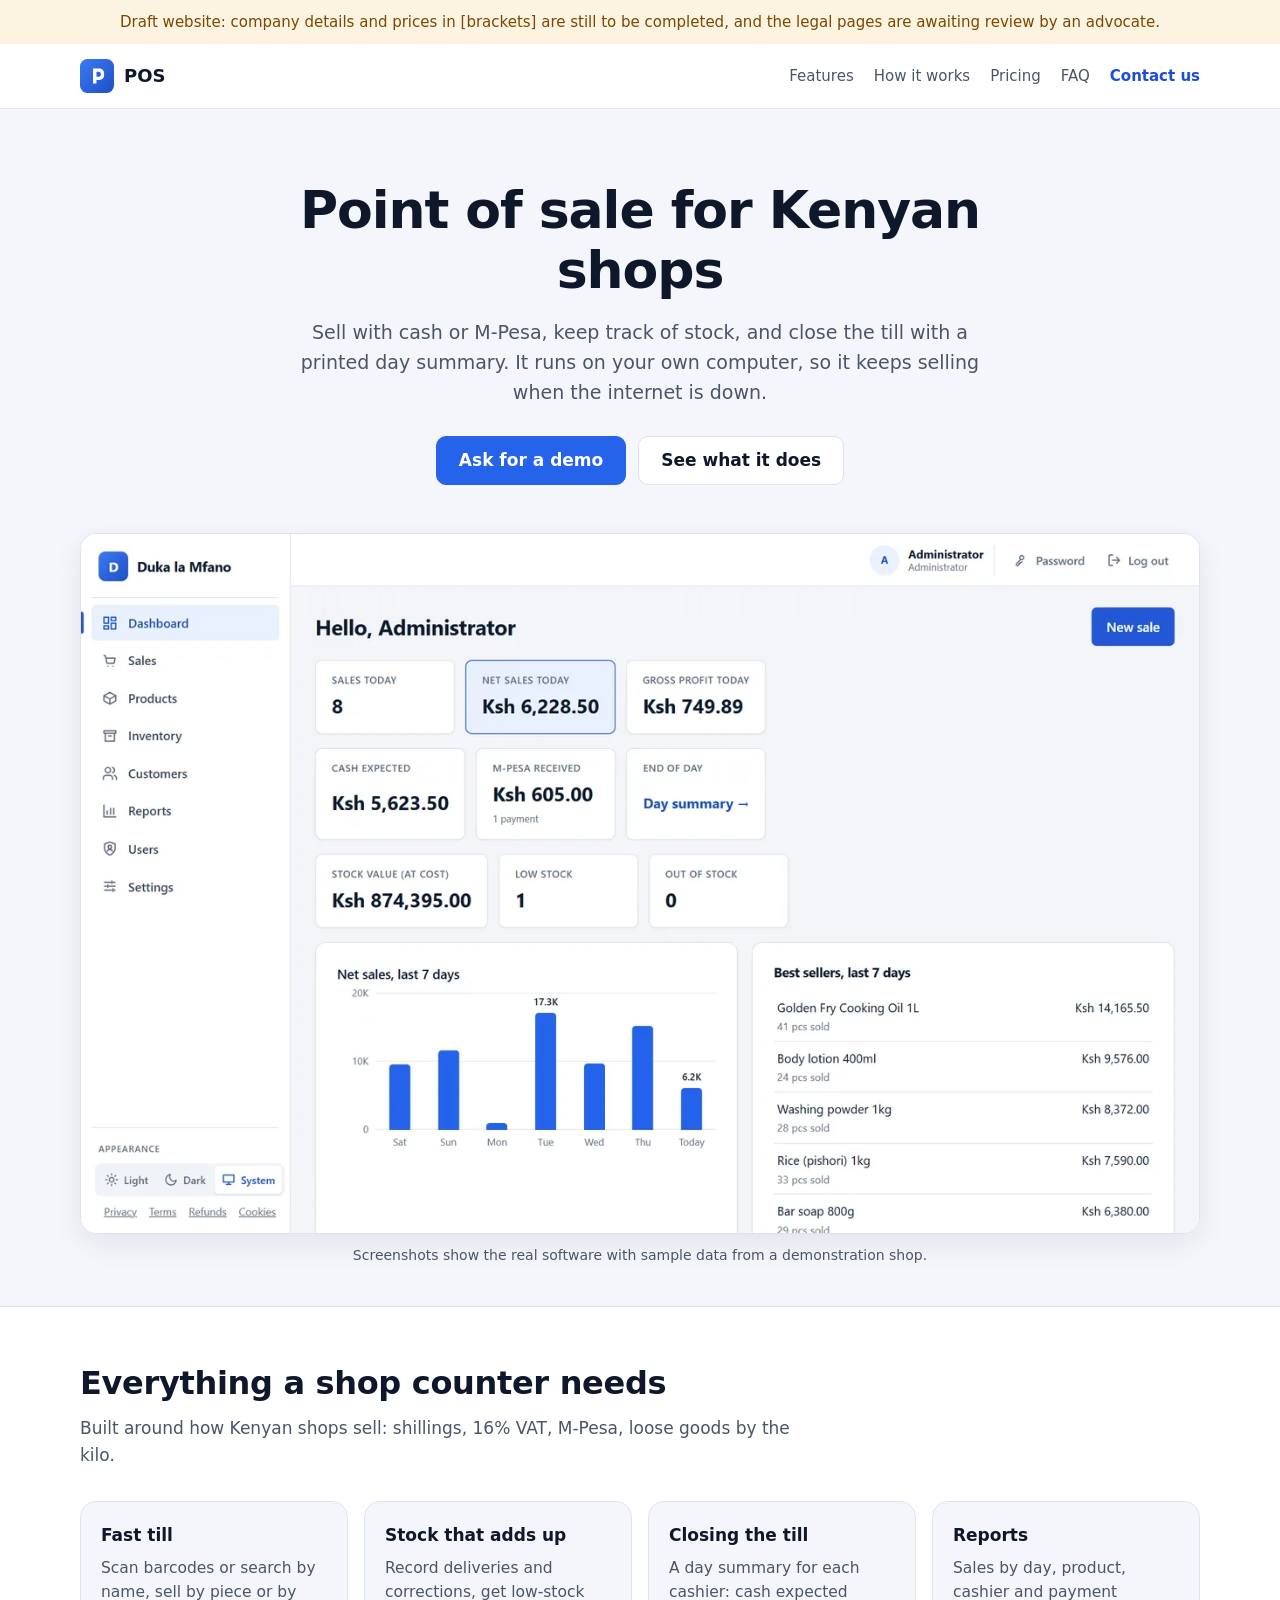
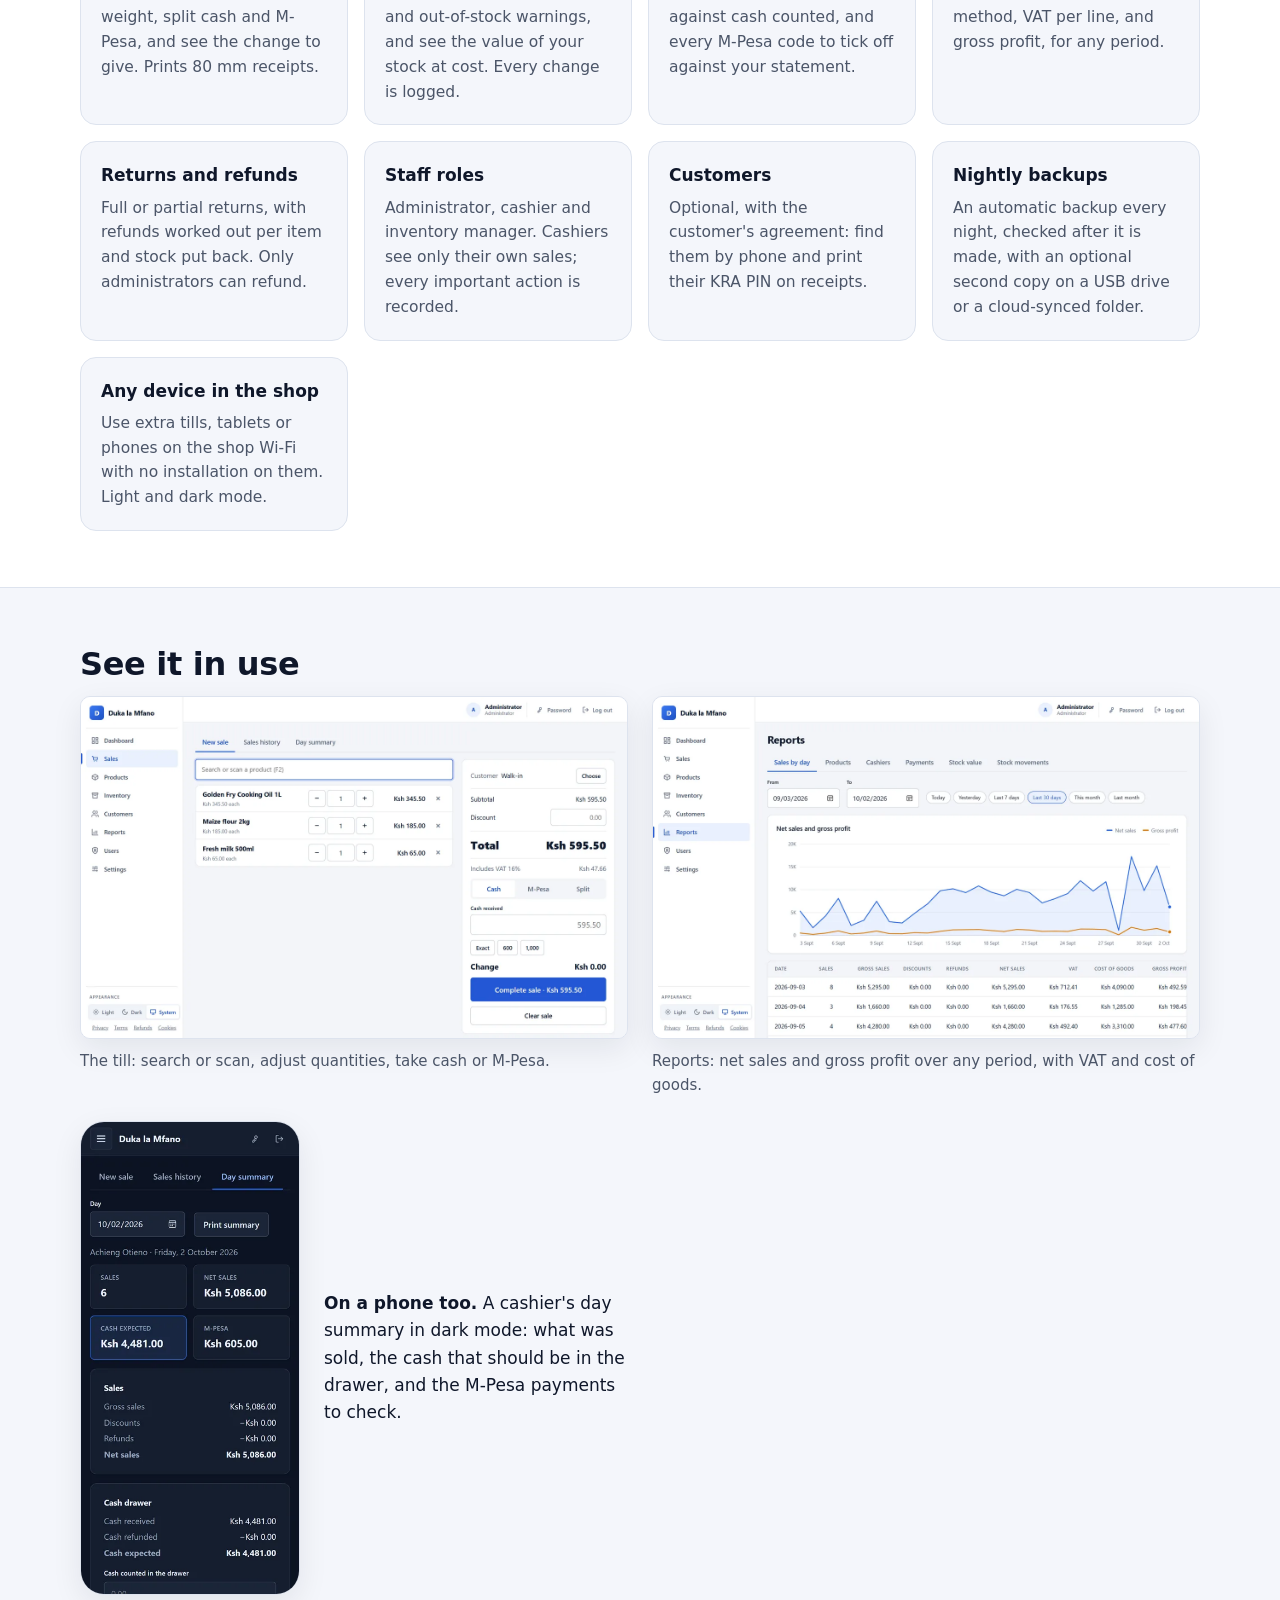
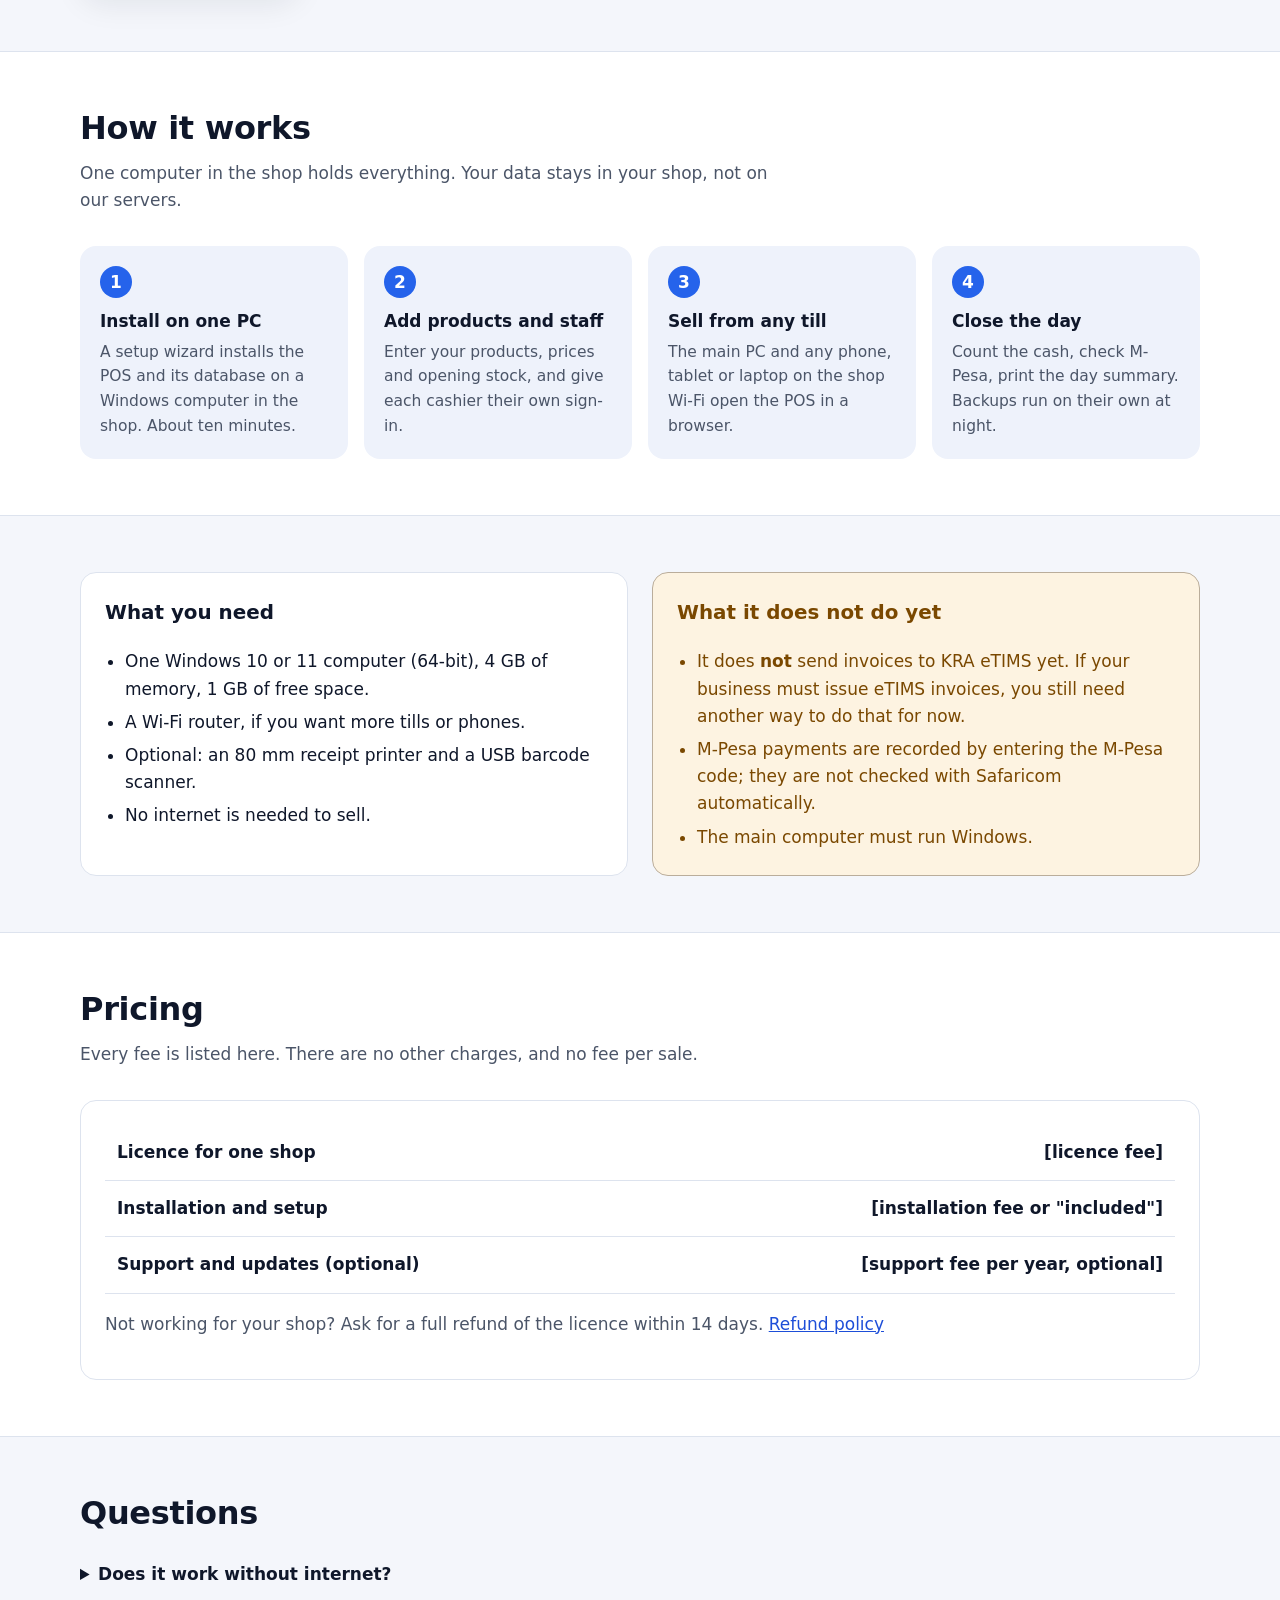
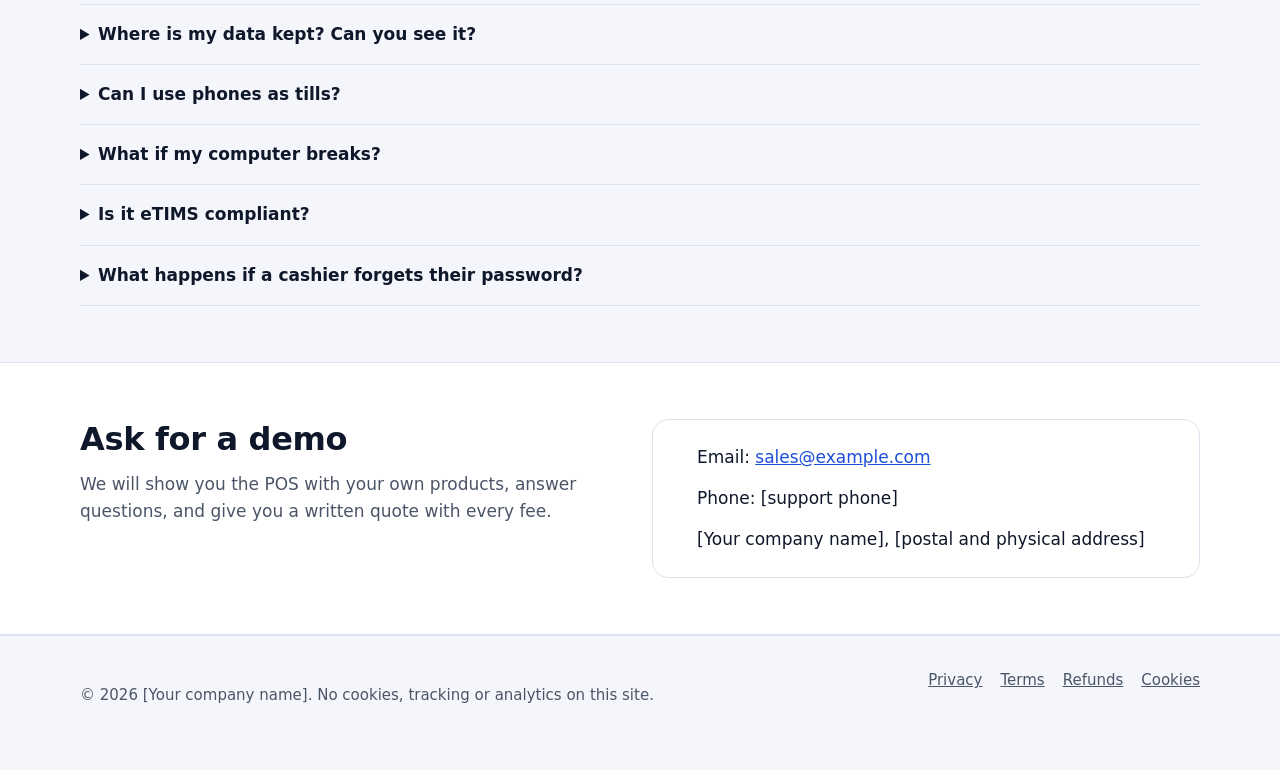
==== docs/index.html @ 1dcaed27 "POS product website: home, privacy, terms, refunds, cookies Static site built by build.py into docs/" ====
<!doctype html>
<html lang="en">
<head>
  <meta charset="utf-8">
  <meta name="viewport" content="width=device-width, initial-scale=1">
  <title>POS: Point of sale for Kenyan shops</title>
  <meta name="description" content="POS: point-of-sale software for small and medium shops in Kenya. Sales, stock, M-Pesa and cash, receipts, reports and backups, on your own computer.">
  <meta name="theme-color" content="#2563eb">
  <link rel="icon" href="favicon.ico" sizes="any">
  <link rel="icon" href="favicon.svg" type="image/svg+xml">
  <link rel="stylesheet" href="styles.css">
</head>
<body>
  <a class="skip-link" href="#main">Skip to main content</a>
  <aside class="draft" aria-label="Draft notice">Draft website: company details and prices in [brackets] are still to be completed, and the legal pages are awaiting review by an advocate.</aside>
  <header class="site-header">
    <div class="wrap">
      <a class="brand" href="./"><img src="favicon.svg" alt="" width="34" height="34"> POS</a>
      <nav class="site-nav" aria-label="Main">
        <a href="./#features">Features</a>
        <a href="./#how-it-works">How it works</a>
        <a href="./#pricing">Pricing</a>
        <a href="./#faq">FAQ</a>
        <a class="nav-cta" href="./#contact">Contact us</a>
      </nav>
    </div>
  </header>
  <main id="main">
    <section class="hero" aria-labelledby="hero-title">
      <div class="wrap">
        <h1 id="hero-title">Point of sale for Kenyan shops</h1>
        <p class="lead">
          Sell with cash or M-Pesa, keep track of stock, and close the till with a printed day summary.
          It runs on your own computer, so it keeps selling when the internet is down.
        </p>
        <div class="hero-actions">
          <a class="button button-primary" href="#contact">Ask for a demo</a>
          <a class="button" href="#features">See what it does</a>
        </div>
        <figure class="hero-shot">
          <img src="images/dashboard.webp" width="1280" height="800"
            alt="The owner's dashboard: today's sales, net sales and gross profit; cash expected in the drawer and M-Pesa received; stock value, low and out-of-stock counts; a bar chart of net sales for the last 7 days and the best-selling products.">
        </figure>
        <p class="sample-note">Screenshots show the real software with sample data from a demonstration shop.</p>
      </div>
    </section>

    <section id="features" class="alt" aria-labelledby="features-title">
      <div class="wrap">
        <h2 id="features-title">Everything a shop counter needs</h2>
        <p class="section-lead">Built around how Kenyan shops sell: shillings, 16% VAT, M-Pesa, loose goods by the kilo.</p>
        <ul class="features">
          <li><h3>Fast till</h3><p>Scan barcodes or search by name, sell by piece or by weight, split cash and M-Pesa, and see the change to give. Prints 80&nbsp;mm receipts.</p></li>
          <li><h3>Stock that adds up</h3><p>Record deliveries and corrections, get low-stock and out-of-stock warnings, and see the value of your stock at cost. Every change is logged.</p></li>
          <li><h3>Closing the till</h3><p>A day summary for each cashier: cash expected against cash counted, and every M-Pesa code to tick off against your statement.</p></li>
          <li><h3>Reports</h3><p>Sales by day, product, cashier and payment method, VAT per line, and gross profit, for any period.</p></li>
          <li><h3>Returns and refunds</h3><p>Full or partial returns, with refunds worked out per item and stock put back. Only administrators can refund.</p></li>
          <li><h3>Staff roles</h3><p>Administrator, cashier and inventory manager. Cashiers see only their own sales; every important action is recorded.</p></li>
          <li><h3>Customers</h3><p>Optional, with the customer's agreement: find them by phone and print their KRA PIN on receipts.</p></li>
          <li><h3>Nightly backups</h3><p>An automatic backup every night, checked after it is made, with an optional second copy on a USB drive or a cloud-synced folder.</p></li>
          <li><h3>Any device in the shop</h3><p>Use extra tills, tablets or phones on the shop Wi-Fi with no installation on them. Light and dark mode.</p></li>
        </ul>
      </div>
    </section>

    <section aria-labelledby="screens-title">
      <div class="wrap">
        <h2 id="screens-title">See it in use</h2>
        <div class="showcase">
          <figure>
            <img src="images/till.webp" width="1280" height="800" loading="lazy"
              alt="The till: a search box and three items in the sale (cooking oil, maize flour, fresh milk) with quantity buttons; on the right the total of Ksh 595.50 including Ksh 47.66 VAT, a choice of cash, M-Pesa or split payment, quick cash amounts and a Complete sale button.">
            <figcaption>The till: search or scan, adjust quantities, take cash or M-Pesa.</figcaption>
          </figure>
          <figure>
            <img src="images/reports.webp" width="1280" height="800" loading="lazy"
              alt="The reports screen: a line chart of net sales and gross profit over the last 30 days, and a table by day with sales count, gross sales, discounts, refunds, net sales, VAT, cost of goods and gross profit.">
            <figcaption>Reports: net sales and gross profit over any period, with VAT and cost of goods.</figcaption>
          </figure>
          <div class="phone">
            <img src="images/phone-day-summary.webp" width="390" height="844" loading="lazy"
              alt="A phone in dark mode showing a cashier's day summary: 6 sales, net sales Ksh 5,086, cash expected Ksh 4,481 and M-Pesa Ksh 605, with the cash drawer section below.">
            <p>
              <strong>On a phone too.</strong> A cashier's day summary in dark mode: what was sold, the cash that
              should be in the drawer, and the M-Pesa payments to check.
            </p>
          </div>
        </div>
      </div>
    </section>

    <section id="how-it-works" class="alt" aria-labelledby="how-title">
      <div class="wrap">
        <h2 id="how-title">How it works</h2>
        <p class="section-lead">One computer in the shop holds everything. Your data stays in your shop, not on our servers.</p>
        <ol class="steps">
          <li><h3>Install on one PC</h3><p>A setup wizard installs the POS and its database on a Windows computer in the shop. About ten minutes.</p></li>
          <li><h3>Add products and staff</h3><p>Enter your products, prices and opening stock, and give each cashier their own sign-in.</p></li>
          <li><h3>Sell from any till</h3><p>The main PC and any phone, tablet or laptop on the shop Wi-Fi open the POS in a browser.</p></li>
          <li><h3>Close the day</h3><p>Count the cash, check M-Pesa, print the day summary. Backups run on their own at night.</p></li>
        </ol>
      </div>
    </section>

    <section aria-labelledby="needs-title">
      <div class="wrap two-col">
        <div class="panel">
          <h3 id="needs-title">What you need</h3>
          <ul>
            <li>One Windows 10 or 11 computer (64-bit), 4&nbsp;GB of memory, 1&nbsp;GB of free space.</li>
            <li>A Wi-Fi router, if you want more tills or phones.</li>
            <li>Optional: an 80&nbsp;mm receipt printer and a USB barcode scanner.</li>
            <li>No internet is needed to sell.</li>
          </ul>
        </div>
        <div class="panel panel-warn">
          <h3>What it does not do yet</h3>
          <ul>
            <li>It does <strong>not</strong> send invoices to KRA eTIMS yet. If your business must issue eTIMS invoices, you still need another way to do that for now.</li>
            <li>M-Pesa payments are recorded by entering the M-Pesa code; they are not checked with Safaricom automatically.</li>
            <li>The main computer must run Windows.</li>
          </ul>
        </div>
      </div>
    </section>

    <section id="pricing" class="alt" aria-labelledby="pricing-title">
      <div class="wrap">
        <h2 id="pricing-title">Pricing</h2>
        <p class="section-lead">Every fee is listed here. There are no other charges, and no fee per sale.</p>
        <div class="panel">
          <table class="price-table">
            <tbody>
              <tr><th scope="row">Licence for one shop</th><td>[licence fee]</td></tr>
              <tr><th scope="row">Installation and setup</th><td>[installation fee or &quot;included&quot;]</td></tr>
              <tr><th scope="row">Support and updates (optional)</th><td>[support fee per year, optional]</td></tr>
            </tbody>
          </table>
          <p class="muted">Not working for your shop? Ask for a full refund of the licence within 14 days. <a href="refunds.html">Refund policy</a></p>
        </div>
      </div>
    </section>

    <section id="faq" aria-labelledby="faq-title">
      <div class="wrap">
        <h2 id="faq-title">Questions</h2>
        <details><summary>Does it work without internet?</summary><p>Yes. Everything runs on the shop's own computer and network, so sales, stock and receipts keep working when the internet is down.</p></details>
        <details><summary>Where is my data kept? Can you see it?</summary><p>On your computer only. The POS sends nothing to us: no usage data, no analytics, no remote access. You decide where backups are copied.</p></details>
        <details><summary>Can I use phones as tills?</summary><p>Yes, any phone or tablet with a browser on the shop Wi-Fi. Receipts print from the main computer's printer.</p></details>
        <details><summary>What if my computer breaks?</summary><p>The POS makes a checked backup every night and can copy it to a USB drive or a cloud-synced folder. Keep one copy away from the shop.</p></details>
        <details><summary>Is it eTIMS compliant?</summary><p>Not yet. It does not connect to KRA eTIMS today. We will say so clearly here when an eTIMS-certified version is available.</p></details>
        <details><summary>What happens if a cashier forgets their password?</summary><p>They tap "Forgot password?" and the administrator sets a temporary one from their dashboard. Administrators have a recovery tool on the shop computer.</p></details>
      </div>
    </section>

    <section id="contact" class="alt" aria-labelledby="contact-title">
      <div class="wrap two-col">
        <div>
          <h2 id="contact-title">Ask for a demo</h2>
          <p class="section-lead">We will show you the POS with your own products, answer questions, and give you a written quote with every fee.</p>
        </div>
        <div class="panel">
          <ul class="contact-list">
            <li>Email: <a href="mailto:sales@example.com">sales@example.com</a></li>
            <li>Phone: [support phone]</li>
            
            <li>[Your company name], [postal and physical address]</li>
          </ul>
        </div>
      </div>
    </section>

  </main>
  <footer class="site-footer">
    <div class="wrap">
      <p>&copy; 2026 [Your company name]. No cookies, tracking or analytics on this site.</p>
      <nav aria-label="Legal">
        <a href="privacy.html">Privacy</a>
        <a href="terms.html">Terms</a>
        <a href="refunds.html">Refunds</a>
        <a href="cookies.html">Cookies</a>
      </nav>
    </div>
  </footer>
</body>
</html>
---- docs/styles.css ----
/* POS product website. No web fonts, no scripts, no tracking. Colours match the app and pass
   WCAG 2.2 AA in light and dark. */

:root {
  --bg: #f4f6fb;
  --surface: #ffffff;
  --surface-alt: #eef2fb;
  --text: #0f172a;
  --text-muted: #4b5568;
  --border: #dde3ee;
  --accent: #2563eb;
  --accent-text: #1d4ed8;
  --on-accent: #ffffff;
  --warn-bg: #fdf3e1;
  --warn-text: #7a4800;
  --radius-sm: 6px;
  --radius-md: 10px;
  --radius-lg: 16px;
  --shadow: 0 10px 30px rgb(15 23 42 / 0.08);
  color-scheme: light dark;
}

@media (prefers-color-scheme: dark) {
  :root {
    --bg: #0b1120;
    --surface: #151d2e;
    --surface-alt: #1b2538;
    --text: #e6ebf5;
    --text-muted: #a3afc4;
    --border: #263249;
    --accent: #2563eb;
    --accent-text: #8db6ff;
    --warn-bg: #3a2a10;
    --warn-text: #f5c97a;
    --shadow: 0 10px 30px rgb(0 0 0 / 0.35);
  }
}

* {
  box-sizing: border-box;
}

body {
  margin: 0;
  background: var(--bg);
  color: var(--text);
  font-family: 'Segoe UI', system-ui, -apple-system, Roboto, 'Helvetica Neue', Arial, sans-serif;
  font-size: 1.0625rem;
  line-height: 1.6;
}

img {
  max-width: 100%;
  height: auto;
  display: block;
}

a {
  color: var(--accent-text);
}

.skip-link {
  position: absolute;
  top: 8px;
  left: 8px;
  z-index: 10;
  padding: 10px 16px;
  border-radius: var(--radius-md);
  background: var(--accent);
  color: var(--on-accent);
  font-weight: 600;
  transform: translateY(-200%);
}

.skip-link:focus {
  transform: none;
}

:focus-visible {
  outline: 3px solid var(--accent);
  outline-offset: 2px;
}

.wrap {
  width: min(1120px, 100% - 32px);
  margin: 0 auto;
}

/* ---- Header ------------------------------------------------------------------------------- */

.site-header {
  position: sticky;
  top: 0;
  z-index: 5;
  border-bottom: 1px solid var(--border);
  background: color-mix(in srgb, var(--surface) 92%, transparent);
  backdrop-filter: blur(8px);
}

.site-header .wrap {
  display: flex;
  align-items: center;
  justify-content: space-between;
  gap: 16px;
  min-height: 64px;
}

.brand {
  display: inline-flex;
  align-items: center;
  gap: 10px;
  color: var(--text);
  font-weight: 700;
  font-size: 1.125rem;
  text-decoration: none;
}

.brand img {
  width: 34px;
  height: 34px;
}

.site-nav {
  display: flex;
  flex-wrap: wrap;
  gap: 4px 20px;
  font-size: 0.9375rem;
}

.site-nav a {
  color: var(--text-muted);
  text-decoration: none;
}

.site-nav a:hover {
  color: var(--text);
}

@media (max-width: 720px) {
  .site-nav a:not(.nav-cta) {
    display: none;
  }
}

.button {
  display: inline-flex;
  align-items: center;
  justify-content: center;
  min-height: 46px;
  padding: 10px 22px;
  border: 1px solid var(--border);
  border-radius: var(--radius-md);
  background: var(--surface);
  color: var(--text);
  font-weight: 600;
  text-decoration: none;
}

.button-primary {
  border-color: var(--accent);
  background: var(--accent);
  color: var(--on-accent);
}

.button-primary:hover {
  background: #1d4ed8;
}

.site-nav .nav-cta {
  color: var(--accent-text);
  font-weight: 600;
}

/* ---- Hero ----------------------------------------------------------------------------------- */

.hero {
  padding: 72px 0 40px;
  text-align: center;
}

.hero h1 {
  max-width: 820px;
  margin: 0 auto 16px;
  font-size: clamp(2rem, 5vw, 3.25rem);
  line-height: 1.15;
  letter-spacing: -0.02em;
}

.hero .lead {
  max-width: 680px;
  margin: 0 auto 28px;
  color: var(--text-muted);
  font-size: 1.1875rem;
}

.hero-actions {
  display: flex;
  flex-wrap: wrap;
  justify-content: center;
  gap: 12px;
}

.hero-shot {
  margin: 48px auto 0;
  overflow: hidden;
  border: 1px solid var(--border);
  border-radius: var(--radius-lg);
  box-shadow: var(--shadow);
}

.sample-note {
  margin: 10px 0 0;
  color: var(--text-muted);
  font-size: 0.875rem;
}

/* ---- Sections ------------------------------------------------------------------------------- */

section {
  padding: 56px 0;
}

section.alt {
  background: var(--surface);
  border-block: 1px solid var(--border);
}

h2 {
  margin: 0 0 12px;
  font-size: clamp(1.5rem, 3vw, 2rem);
  line-height: 1.25;
  letter-spacing: -0.01em;
}

.section-lead {
  max-width: 720px;
  margin: 0 0 32px;
  color: var(--text-muted);
}

.features {
  display: grid;
  grid-template-columns: repeat(auto-fit, minmax(260px, 1fr));
  gap: 16px;
  margin: 0;
  padding: 0;
  list-style: none;
}

.features li {
  padding: 20px;
  border: 1px solid var(--border);
  border-radius: var(--radius-lg);
  background: var(--surface);
}

section.alt .features li {
  background: var(--bg);
}

.features h3 {
  margin: 0 0 6px;
  font-size: 1.0625rem;
}

.features p {
  margin: 0;
  color: var(--text-muted);
  font-size: 0.96875rem;
}

.showcase {
  display: grid;
  grid-template-columns: 1fr 1fr;
  gap: 24px;
  align-items: start;
}

.showcase figure {
  margin: 0;
}

.showcase img {
  border: 1px solid var(--border);
  border-radius: var(--radius-md);
  box-shadow: var(--shadow);
}

.showcase figcaption {
  margin-top: 10px;
  color: var(--text-muted);
  font-size: 0.9375rem;
}

.showcase .phone {
  display: flex;
  gap: 24px;
  align-items: center;
}

.showcase .phone img {
  width: 220px;
  flex: none;
  border-radius: 24px;
}

@media (max-width: 820px) {
  .showcase {
    grid-template-columns: 1fr;
  }

  .showcase .phone {
    flex-direction: column;
    align-items: flex-start;
  }
}

.steps {
  display: grid;
  grid-template-columns: repeat(auto-fit, minmax(240px, 1fr));
  gap: 16px;
  margin: 0;
  padding: 0;
  list-style: none;
  counter-reset: step;
}

.steps li {
  counter-increment: step;
  padding: 20px;
  border-radius: var(--radius-lg);
  background: var(--surface-alt);
}

.steps li::before {
  content: counter(step);
  display: grid;
  place-items: center;
  width: 32px;
  height: 32px;
  margin-bottom: 10px;
  border-radius: 50%;
  background: var(--accent);
  color: var(--on-accent);
  font-weight: 700;
}

.steps h3 {
  margin: 0 0 4px;
  font-size: 1.0625rem;
}

.steps p {
  margin: 0;
  color: var(--text-muted);
  font-size: 0.96875rem;
}

.two-col {
  display: grid;
  grid-template-columns: 1fr 1fr;
  gap: 24px;
}

@media (max-width: 820px) {
  .two-col {
    grid-template-columns: 1fr;
  }
}

.panel {
  padding: 24px;
  border: 1px solid var(--border);
  border-radius: var(--radius-lg);
  background: var(--surface);
}

.panel h3 {
  margin-top: 0;
}

.panel ul {
  margin: 0;
  padding-left: 20px;
}

.panel li + li {
  margin-top: 6px;
}

.panel-warn {
  border-color: color-mix(in srgb, var(--warn-text) 35%, var(--border));
  background: var(--warn-bg);
}

.panel-warn,
.panel-warn h3 {
  color: var(--warn-text);
}

.price-table {
  width: 100%;
  border-collapse: collapse;
}

.price-table th,
.price-table td {
  padding: 14px 12px;
  border-bottom: 1px solid var(--border);
  text-align: left;
}

.price-table td:last-child {
  font-weight: 700;
  text-align: right;
}

details {
  padding: 16px 0;
  border-bottom: 1px solid var(--border);
}

summary {
  font-weight: 600;
  cursor: pointer;
}

details p {
  margin: 8px 0 0;
  color: var(--text-muted);
}

.contact-list {
  display: grid;
  gap: 8px;
  margin: 0;
  padding: 0;
  list-style: none;
}

/* ---- Footer and legal pages ----------------------------------------------------------------- */

.site-footer {
  padding: 32px 0 48px;
  border-top: 1px solid var(--border);
  color: var(--text-muted);
  font-size: 0.9375rem;
}

.site-footer .wrap {
  display: flex;
  flex-wrap: wrap;
  justify-content: space-between;
  gap: 12px 24px;
}

.site-footer nav {
  display: flex;
  flex-wrap: wrap;
  gap: 4px 18px;
}

.site-footer a {
  color: var(--text-muted);
}

.draft {
  display: block;
  margin: 0;
  padding: 10px 16px;
  background: var(--warn-bg);
  color: var(--warn-text);
  font-size: 0.9375rem;
  text-align: center;
}

.legal {
  max-width: 780px;
  padding: 40px 0 64px;
}

.legal h1 {
  margin: 0 0 4px;
  font-size: 2rem;
}

.legal h2 {
  margin-top: 32px;
  font-size: 1.25rem;
}

.legal table {
  width: 100%;
  border-collapse: collapse;
  font-size: 0.9375rem;
}

.legal th,
.legal td {
  padding: 8px 10px;
  border: 1px solid var(--border);
  text-align: left;
  vertical-align: top;
}

.legal th {
  background: var(--surface-alt);
}

.table-scroll {
  overflow-x: auto;
}

.muted {
  color: var(--text-muted);
}
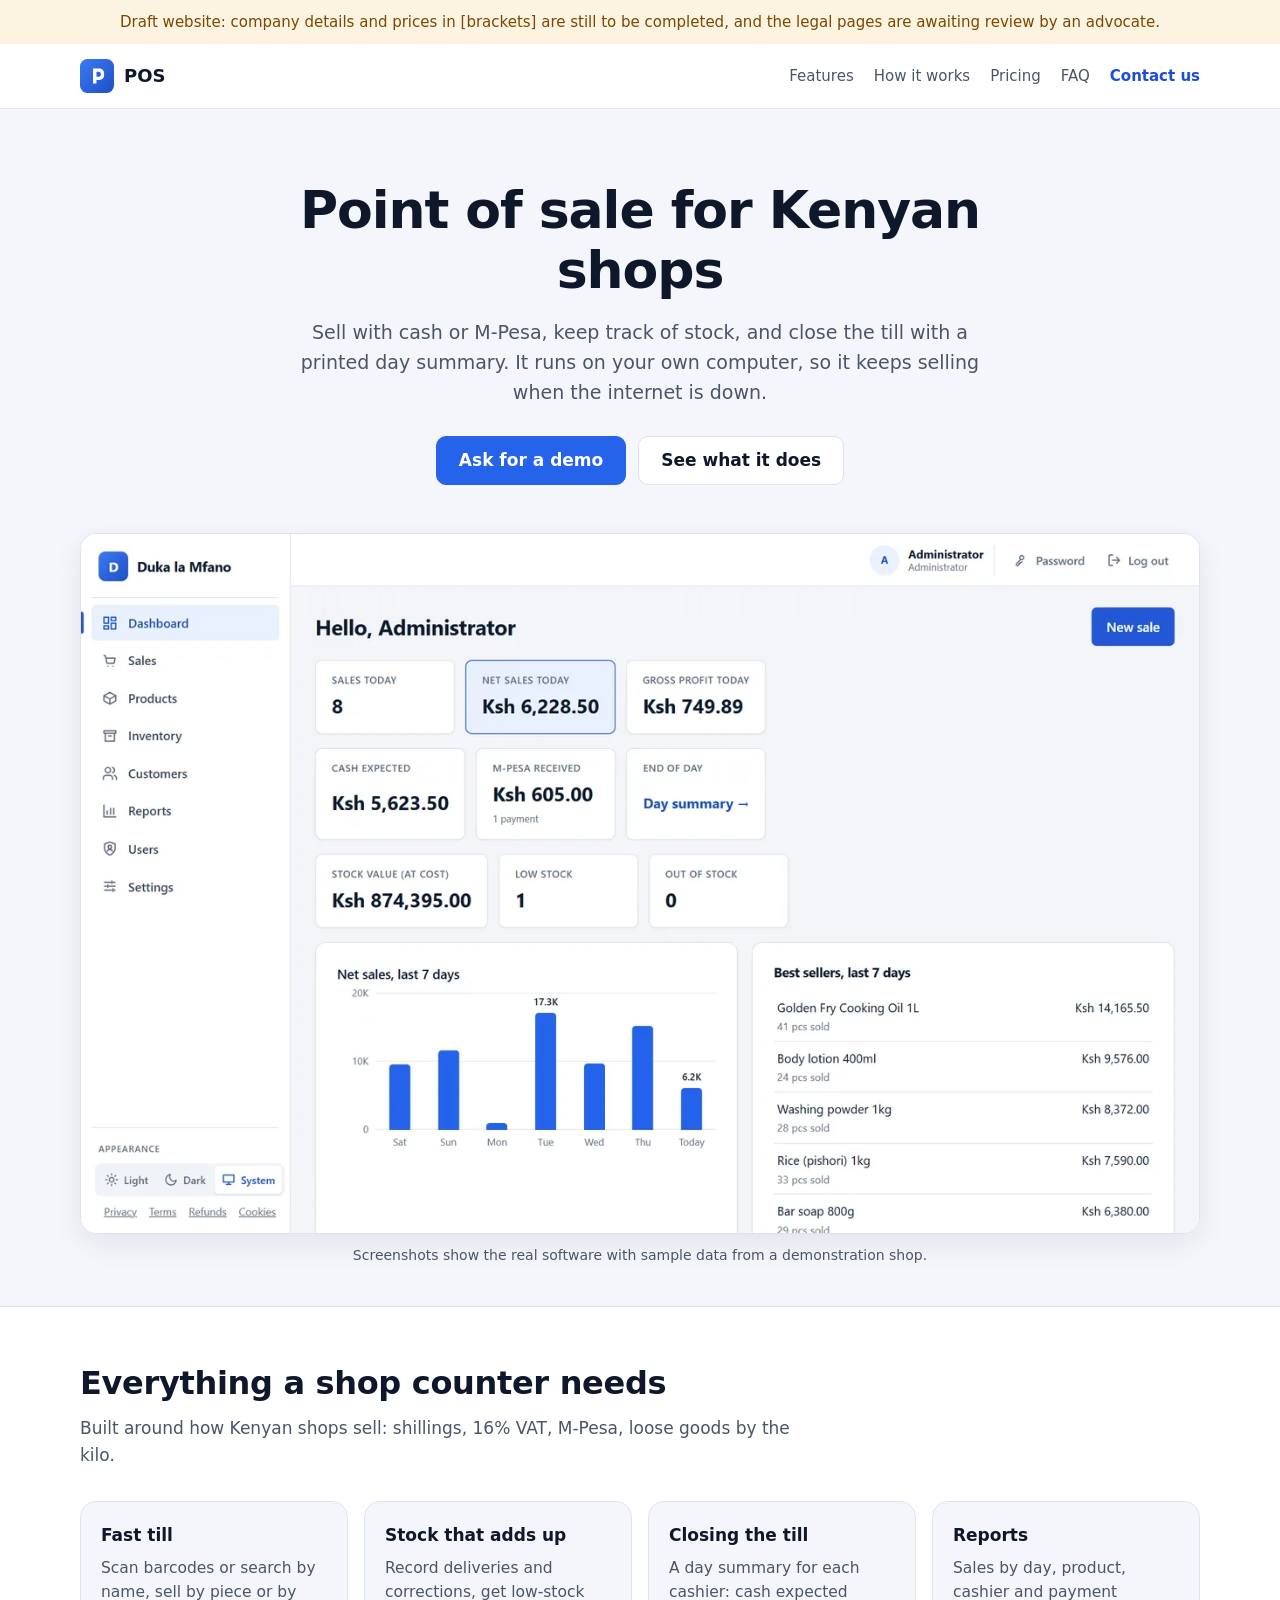
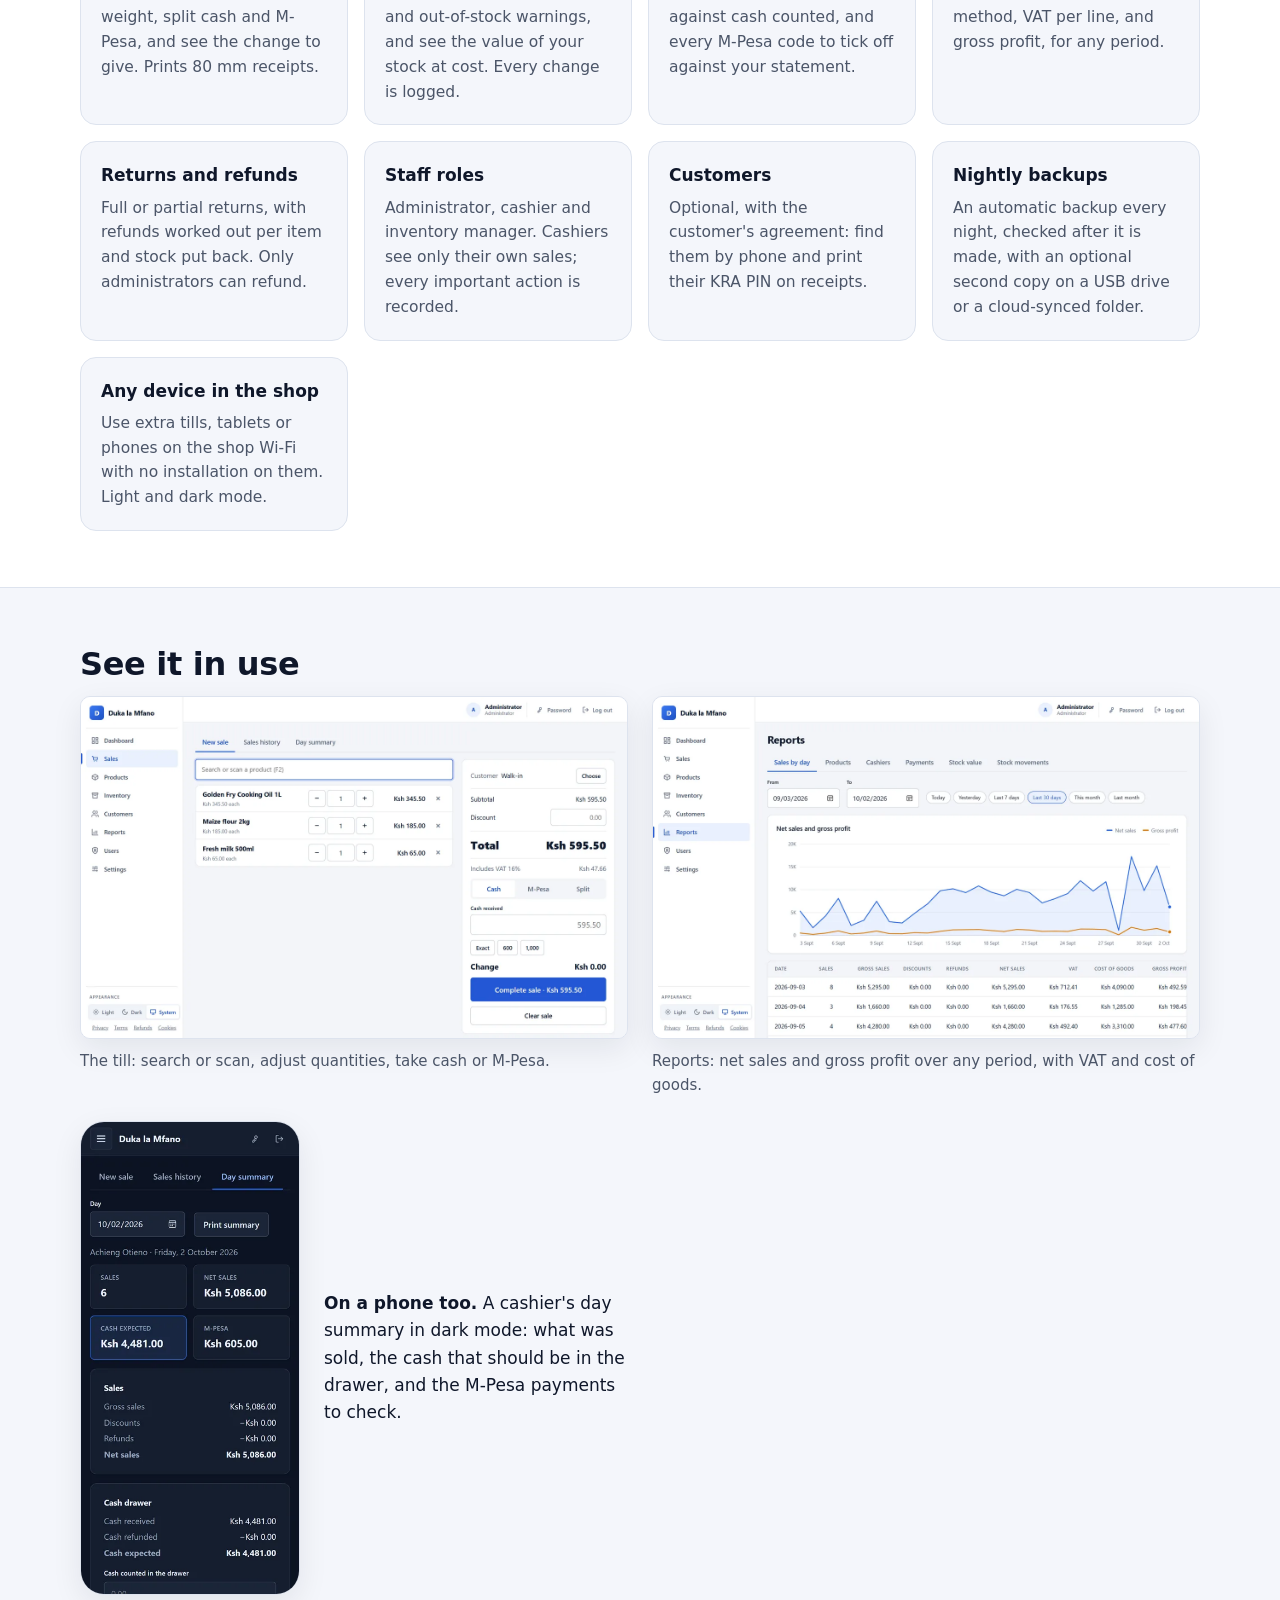
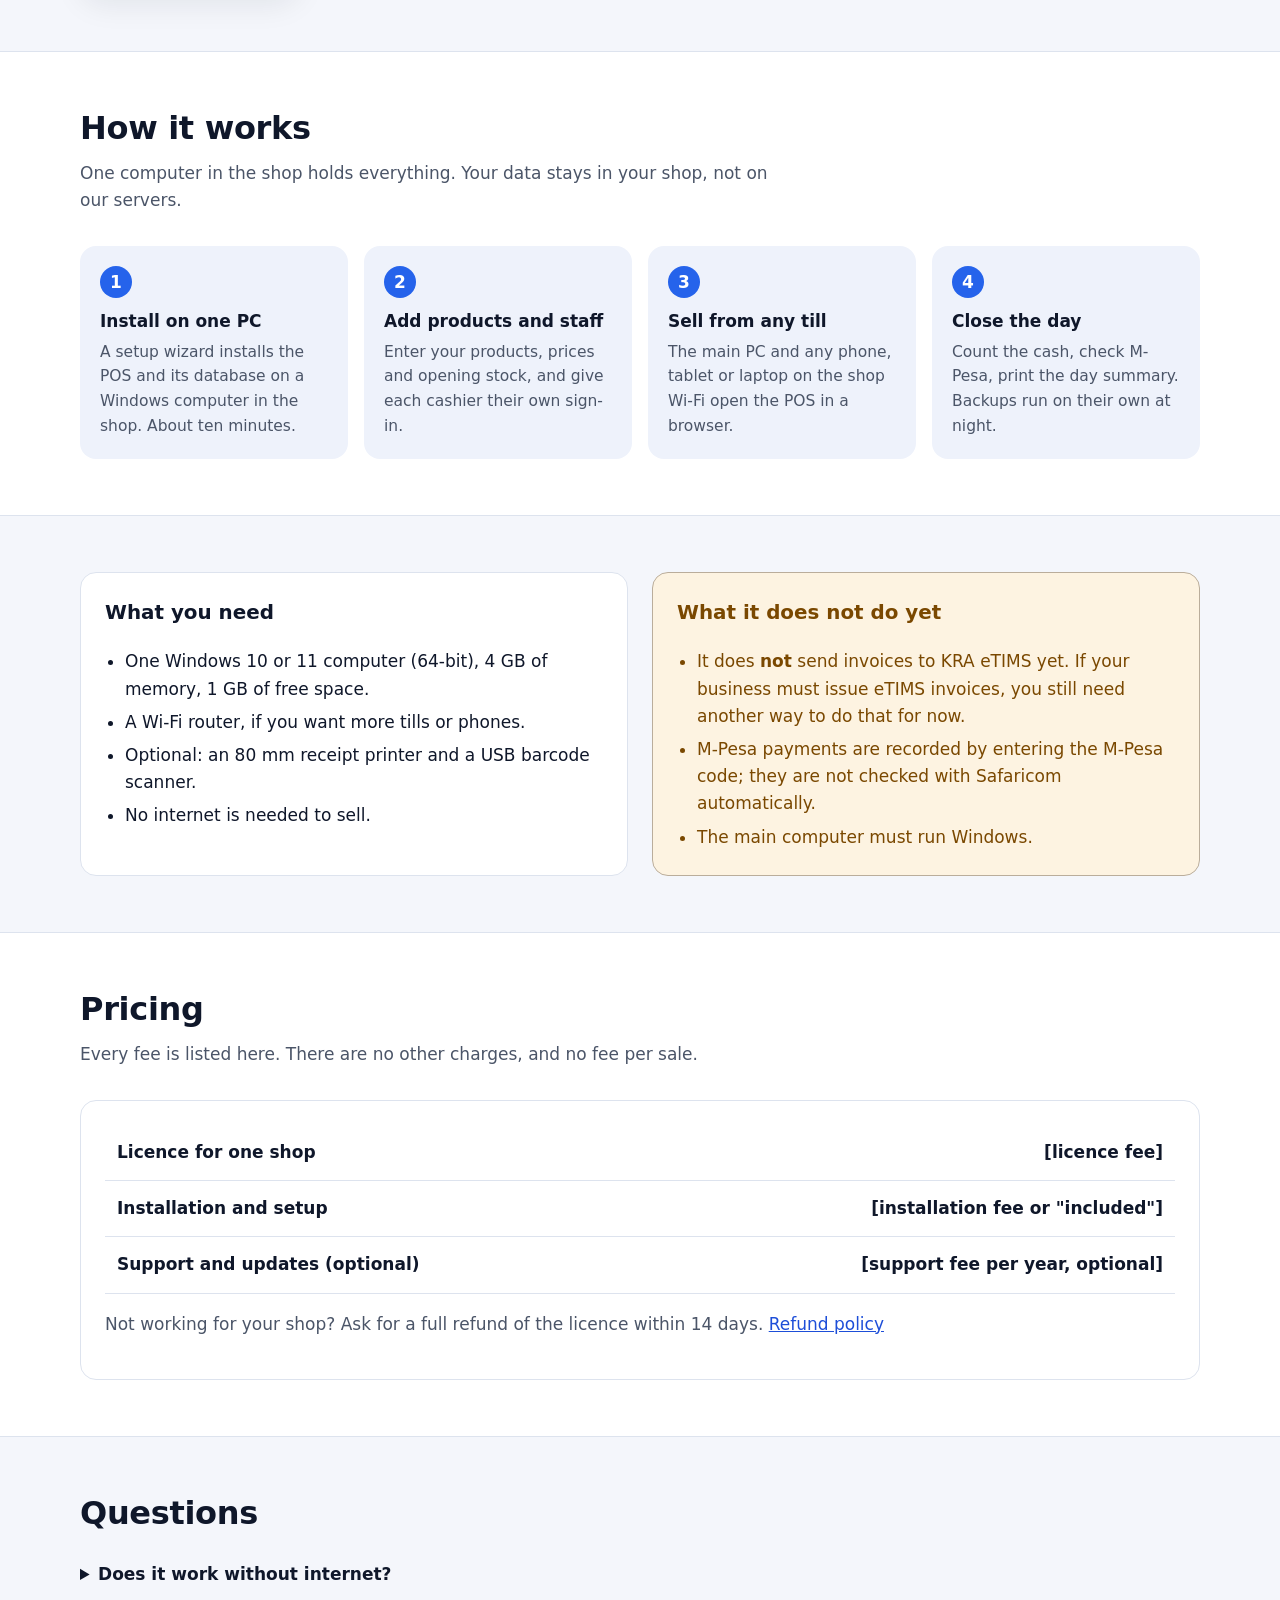
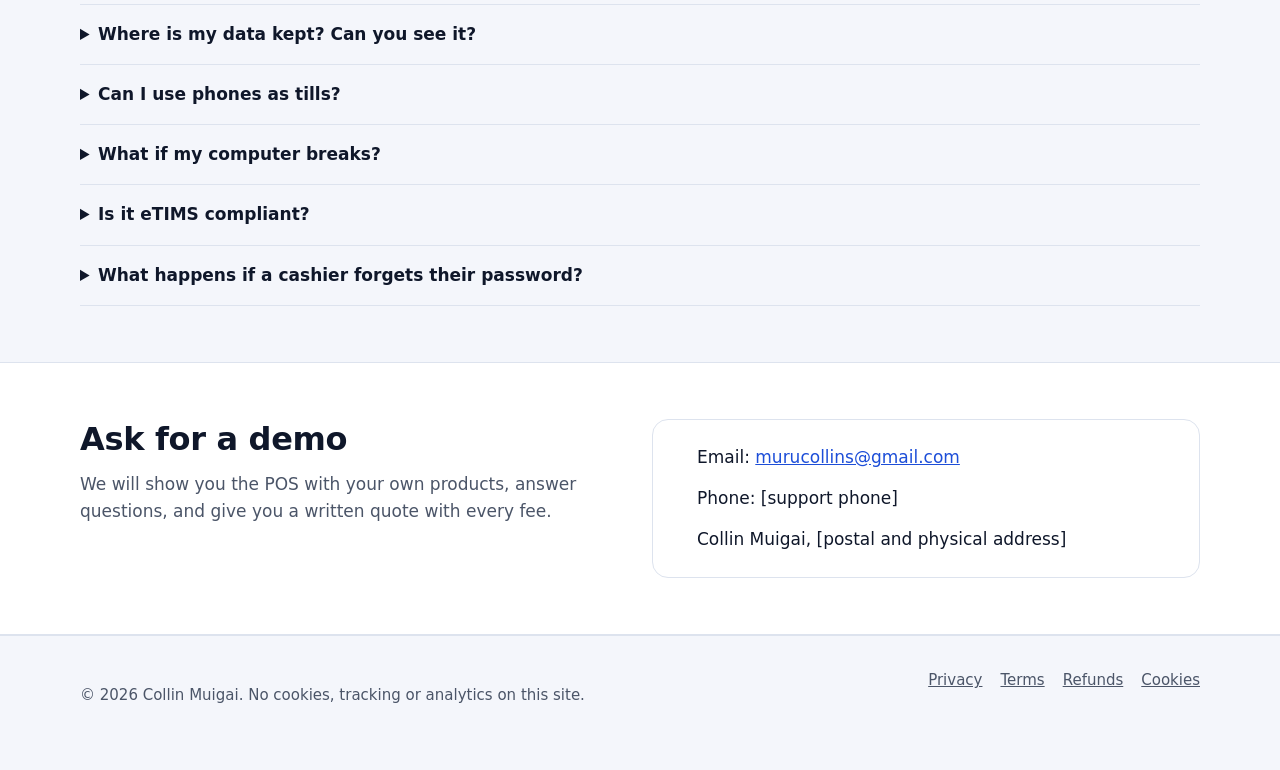
==== commit 2a8b2ebe: "Owner details: Collin Muigai (sole trader), contact email Co-Authored-By: Claude Opus 5.5 <noreply@a" ====
--- a/docs/index.html
+++ b/docs/index.html
@@ -161,10 +161,10 @@
         </div>
         <div class="panel">
           <ul class="contact-list">
-            <li>Email: <a href="mailto:sales@example.com">sales@example.com</a></li>
+            <li>Email: <a href="mailto:murucollins@gmail.com">murucollins@gmail.com</a></li>
             <li>Phone: [support phone]</li>
             
-            <li>[Your company name], [postal and physical address]</li>
+            <li>Collin Muigai, [postal and physical address]</li>
           </ul>
         </div>
       </div>
@@ -173,7 +173,7 @@
   </main>
   <footer class="site-footer">
     <div class="wrap">
-      <p>&copy; 2026 [Your company name]. No cookies, tracking or analytics on this site.</p>
+      <p>&copy; 2026 Collin Muigai. No cookies, tracking or analytics on this site.</p>
       <nav aria-label="Legal">
         <a href="privacy.html">Privacy</a>
         <a href="terms.html">Terms</a>
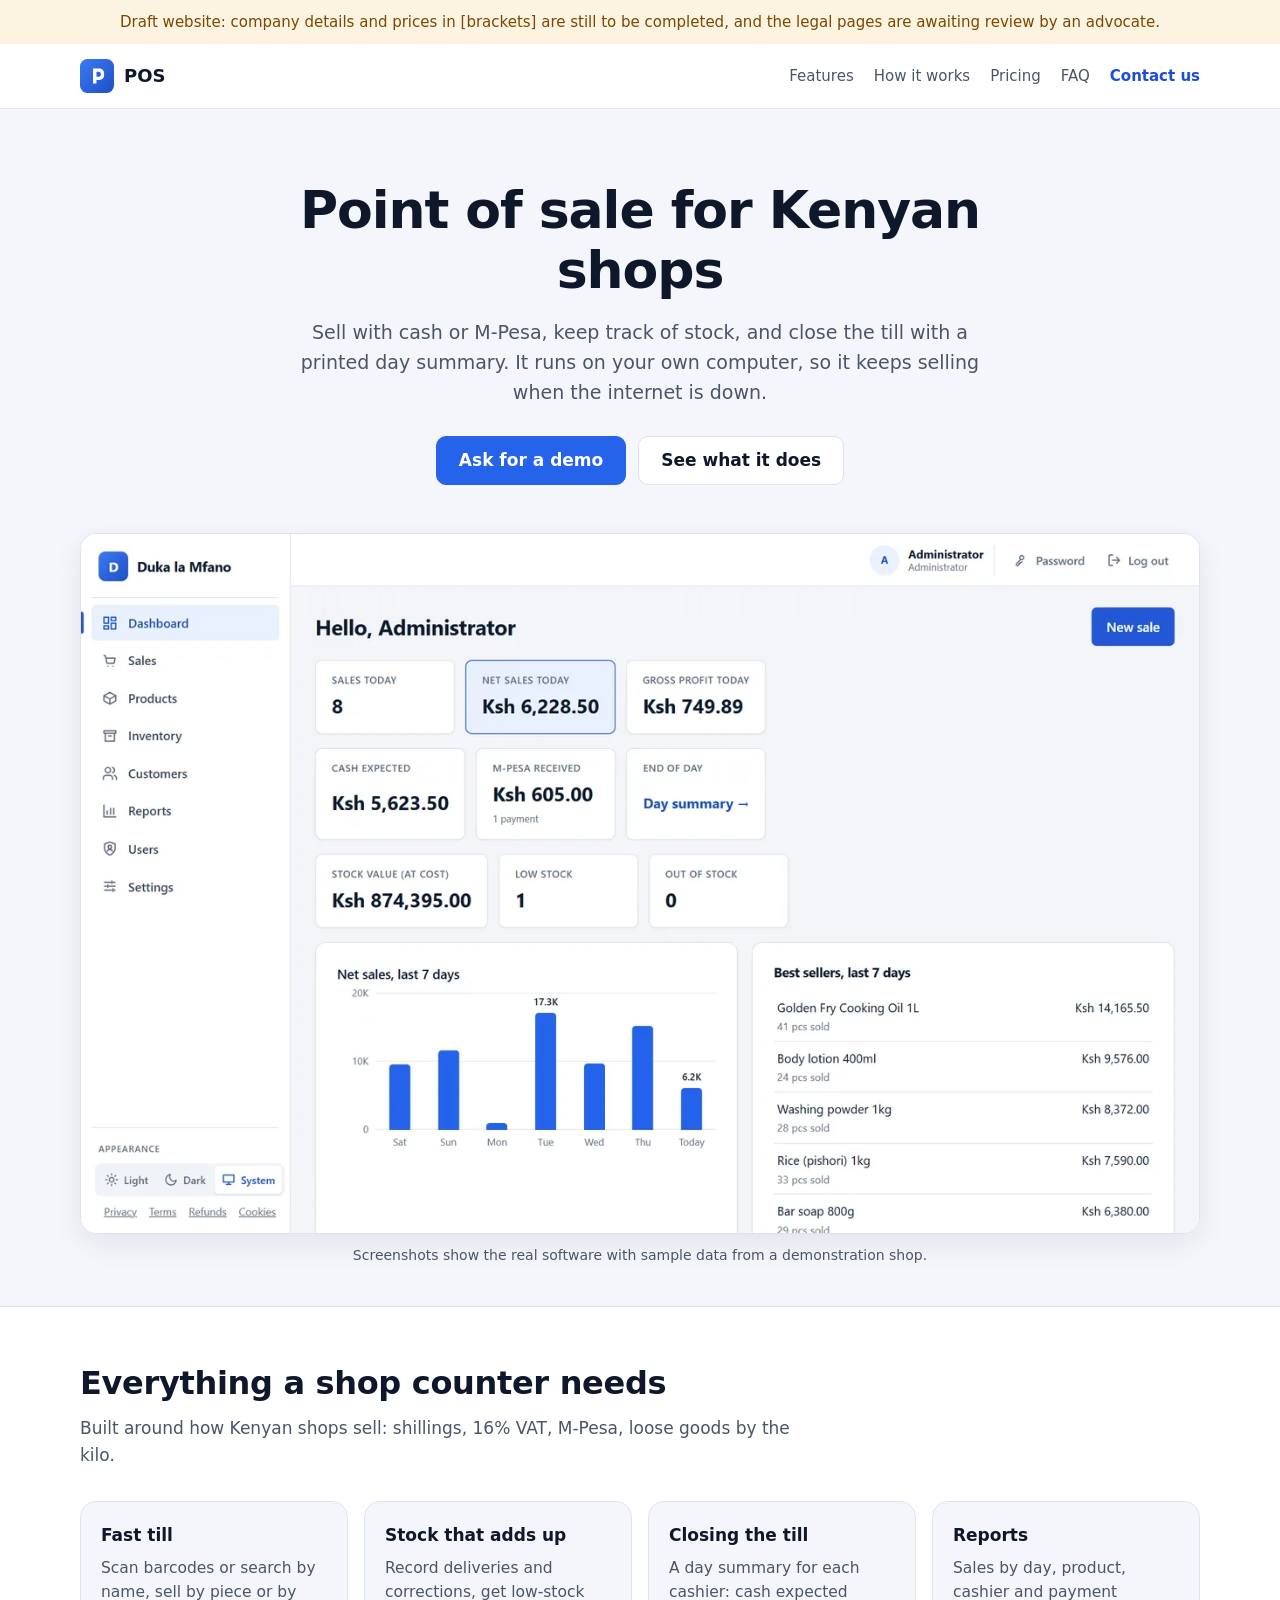
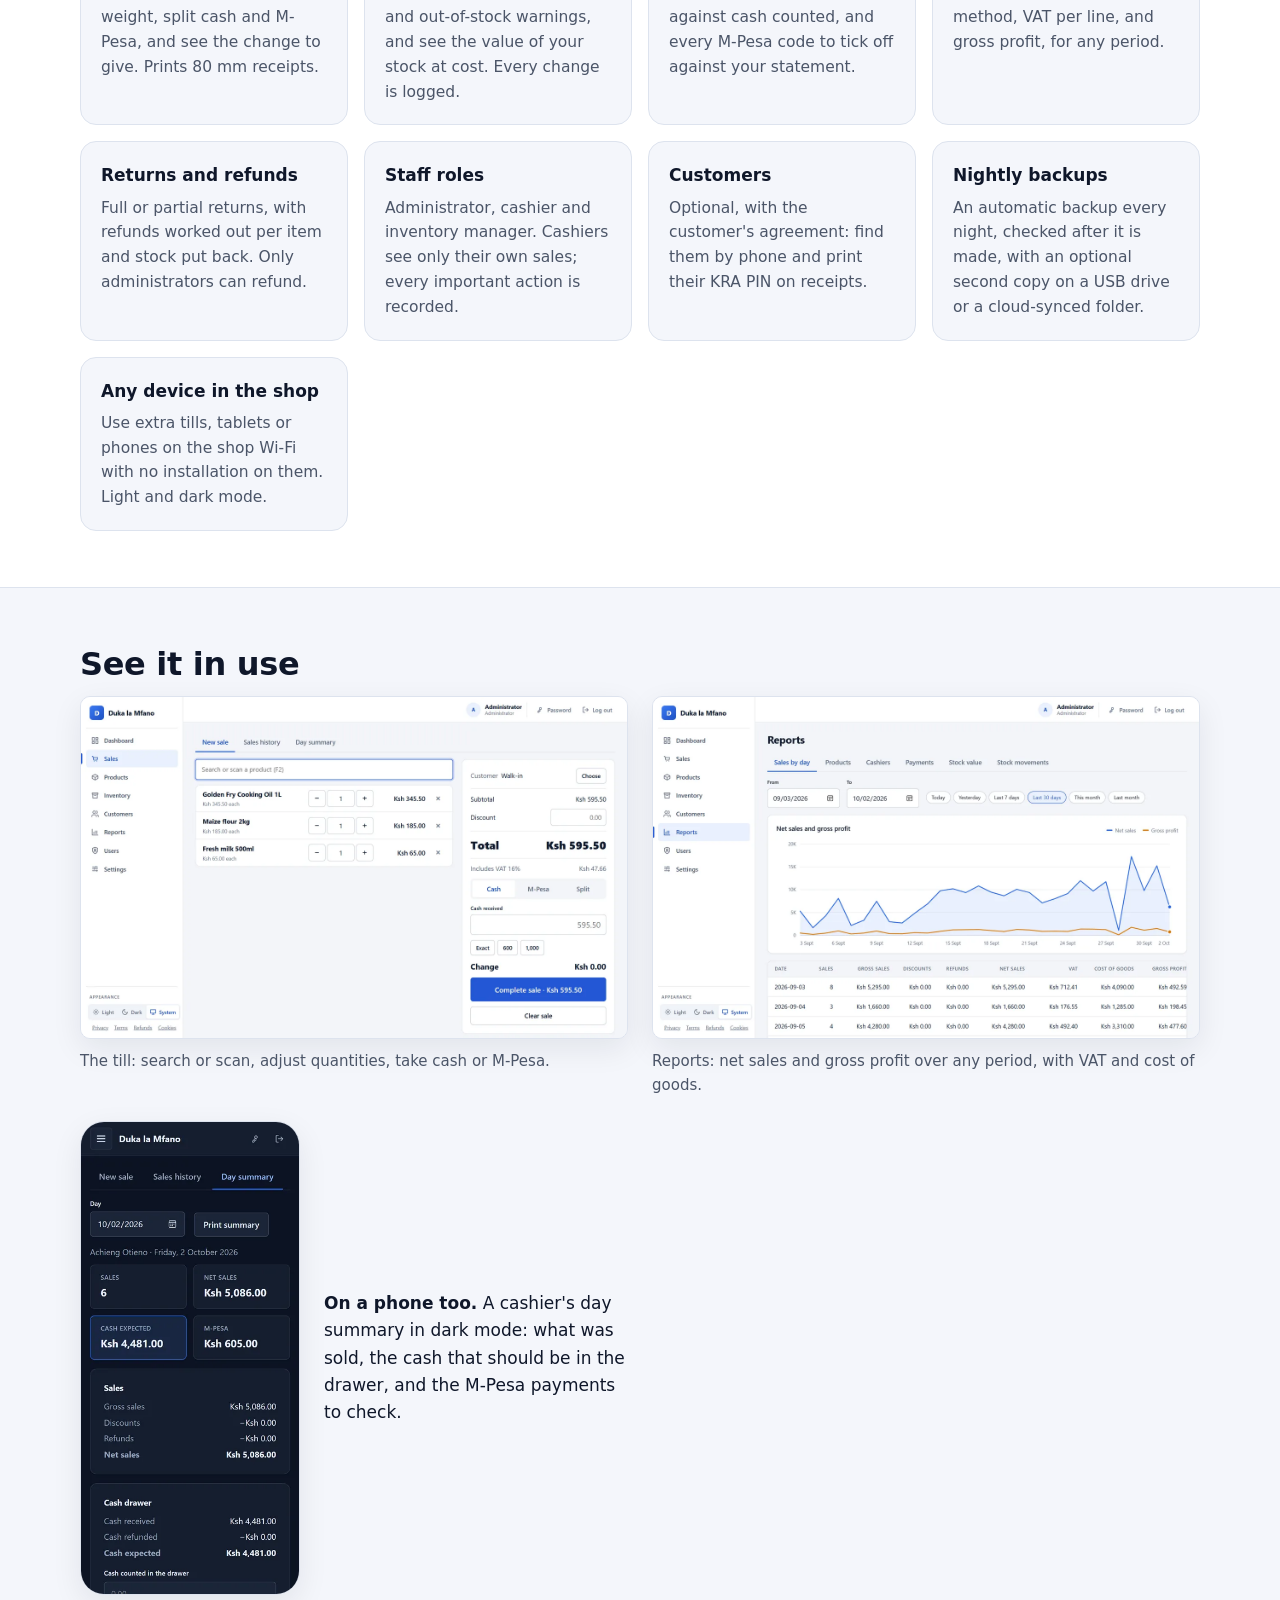
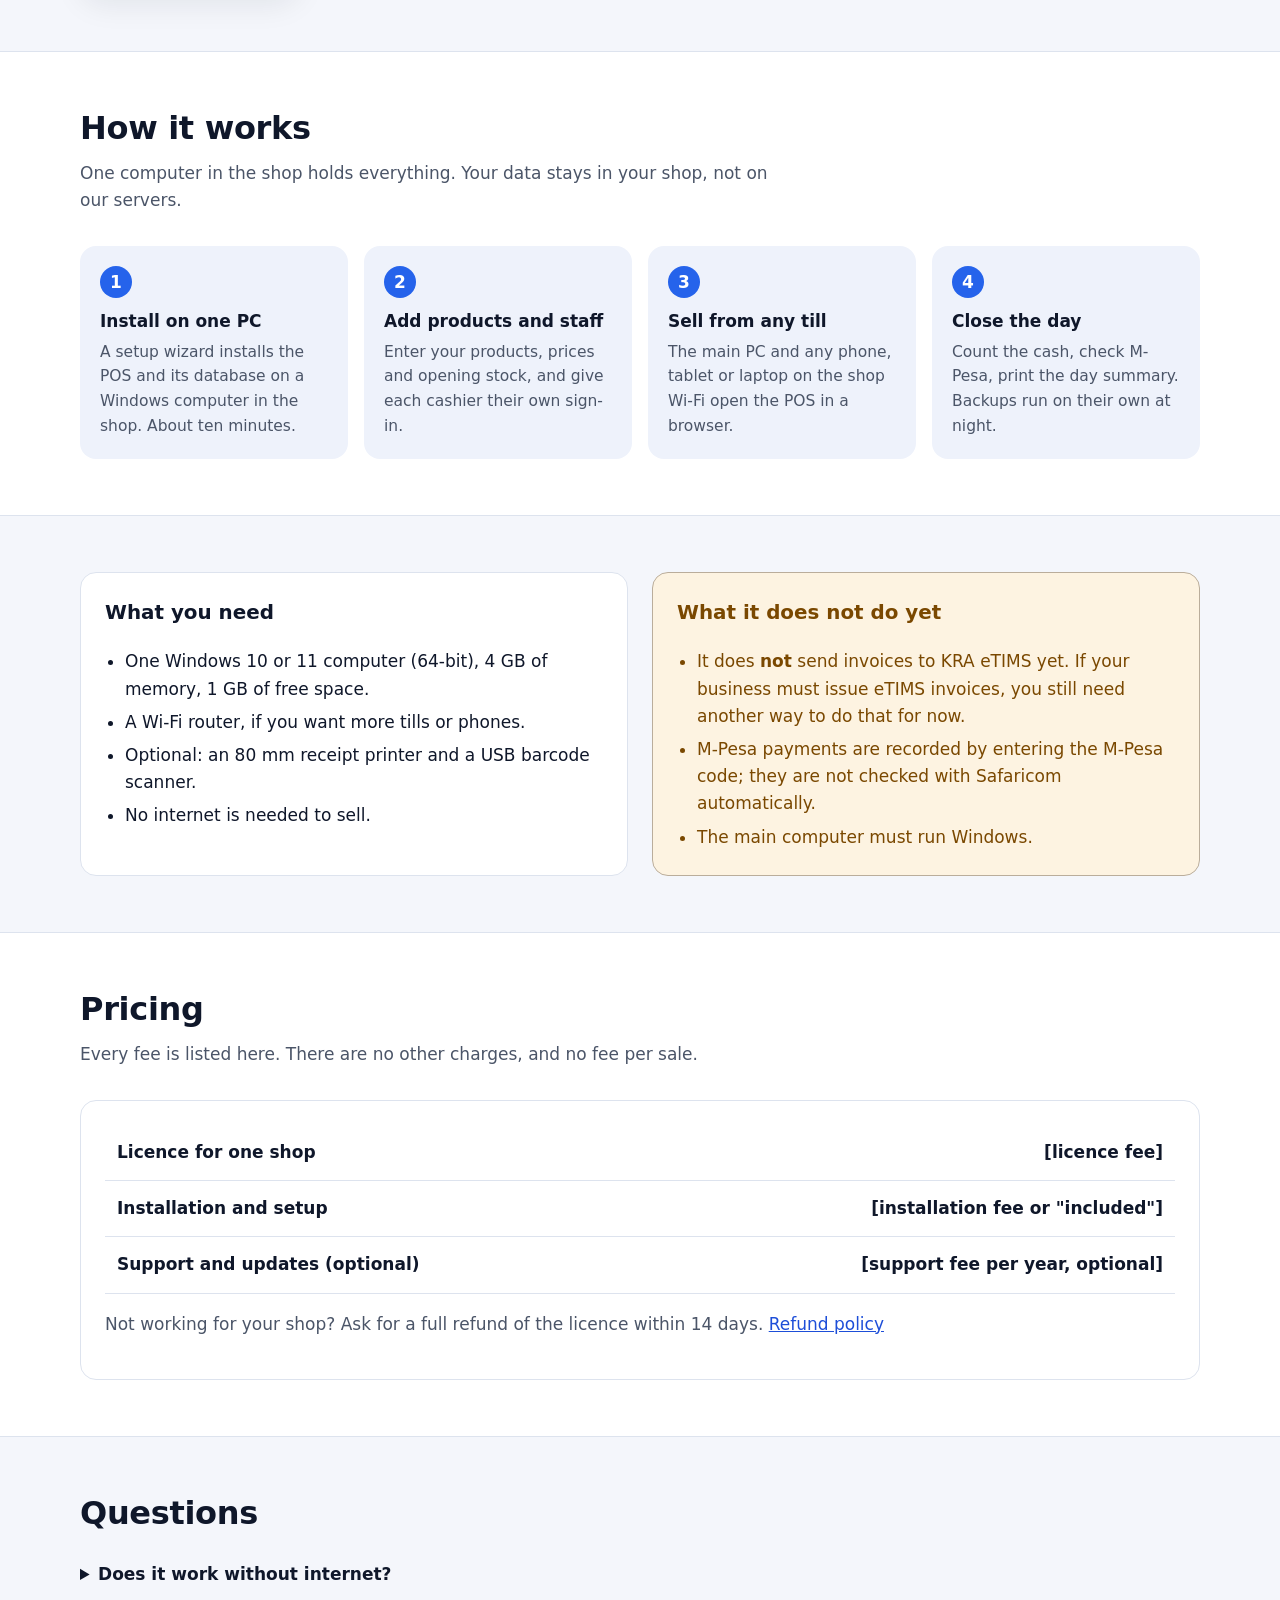
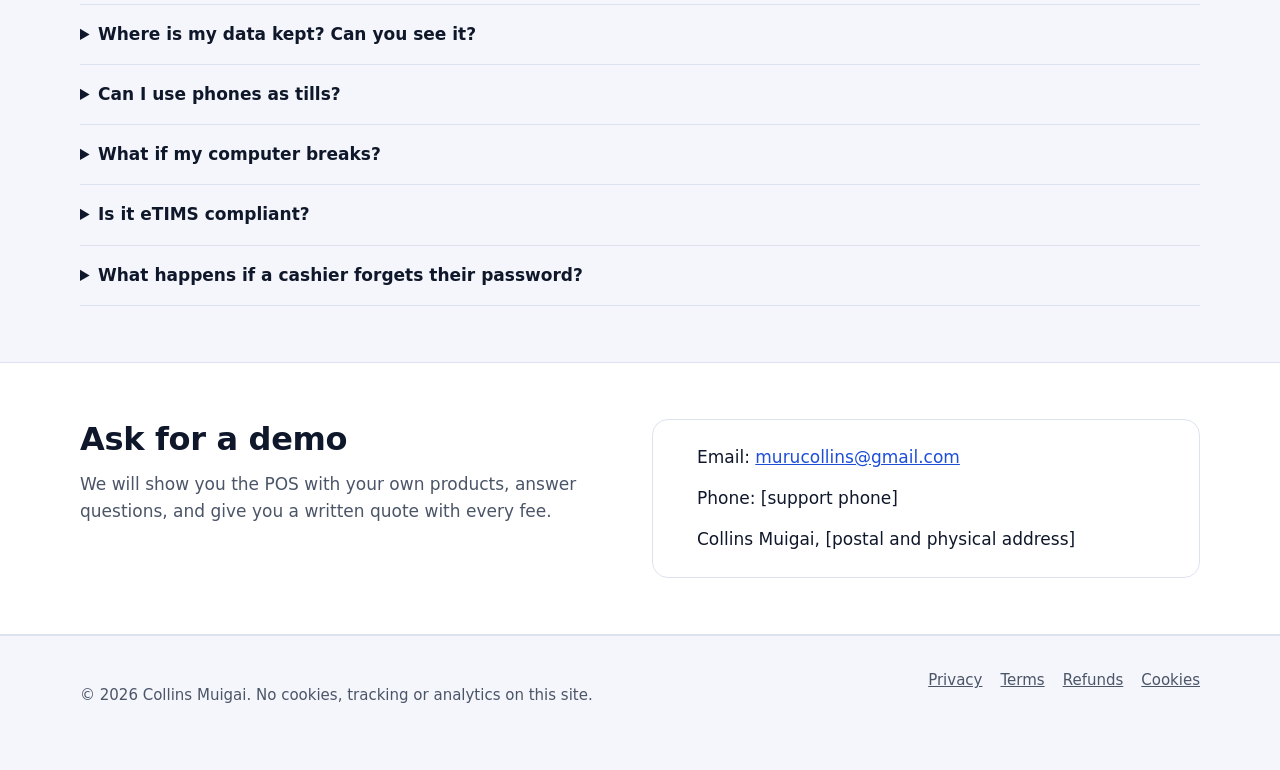
==== commit bad63667: "Fix owner name: Collins Muigai Co-Authored-By: Claude Opus 5.5 <noreply@anthropic.com>" ====
--- a/docs/index.html
+++ b/docs/index.html
@@ -164,7 +164,7 @@
             <li>Email: <a href="mailto:murucollins@gmail.com">murucollins@gmail.com</a></li>
             <li>Phone: [support phone]</li>
             
-            <li>Collin Muigai, [postal and physical address]</li>
+            <li>Collins Muigai, [postal and physical address]</li>
           </ul>
         </div>
       </div>
@@ -173,7 +173,7 @@
   </main>
   <footer class="site-footer">
     <div class="wrap">
-      <p>&copy; 2026 Collin Muigai. No cookies, tracking or analytics on this site.</p>
+      <p>&copy; 2026 Collins Muigai. No cookies, tracking or analytics on this site.</p>
       <nav aria-label="Legal">
         <a href="privacy.html">Privacy</a>
         <a href="terms.html">Terms</a>
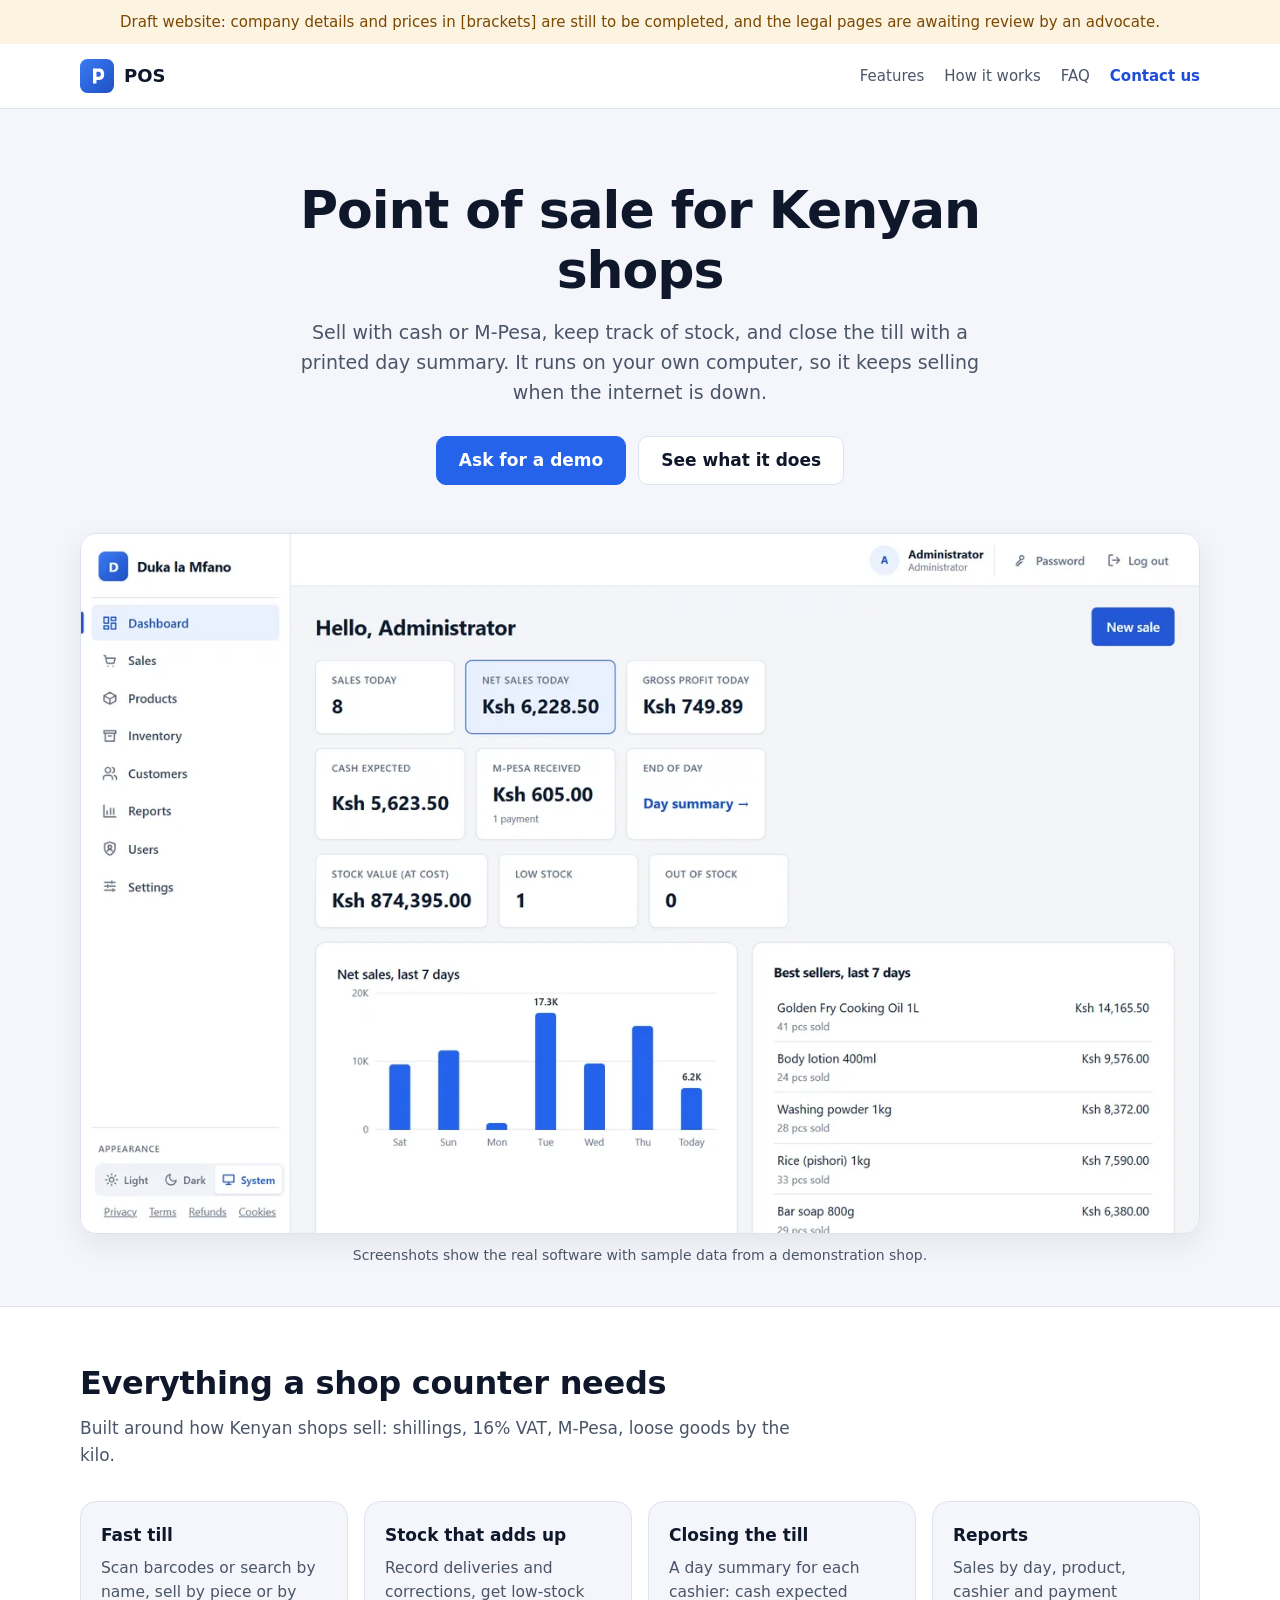
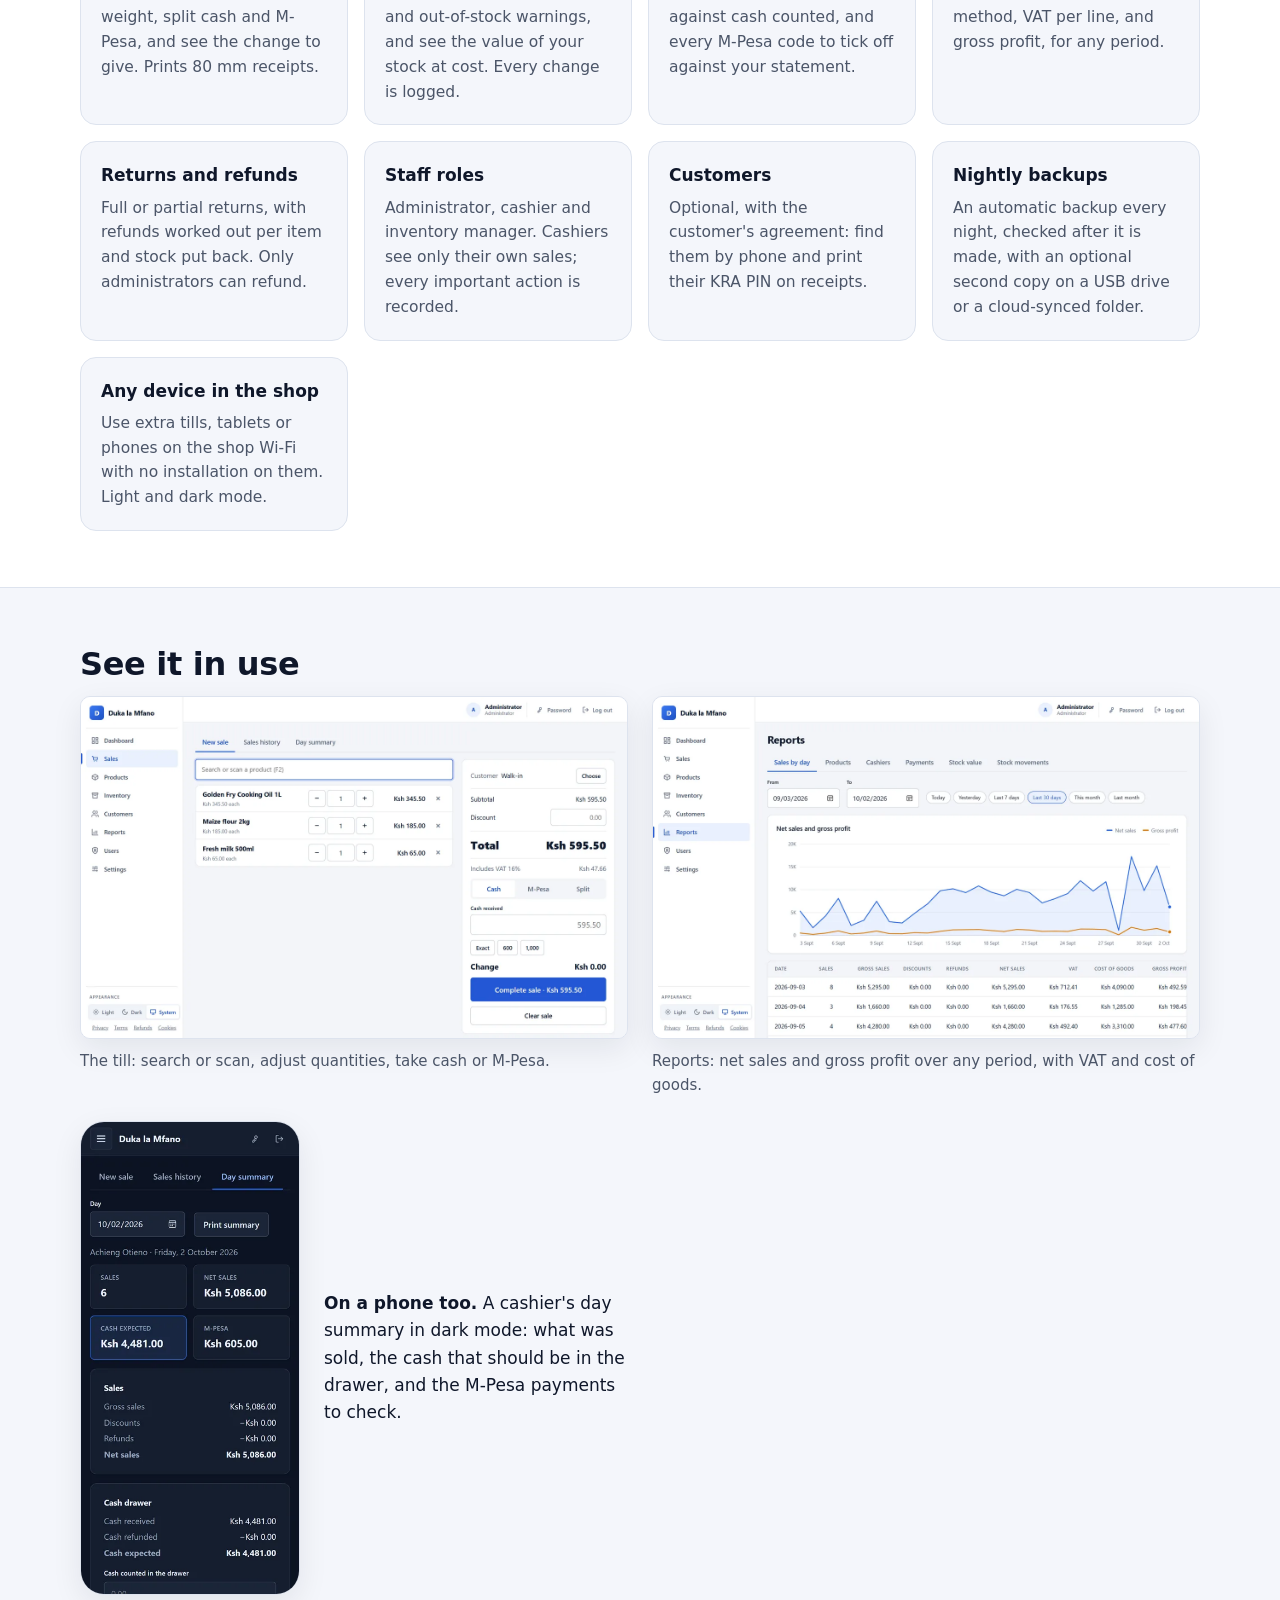
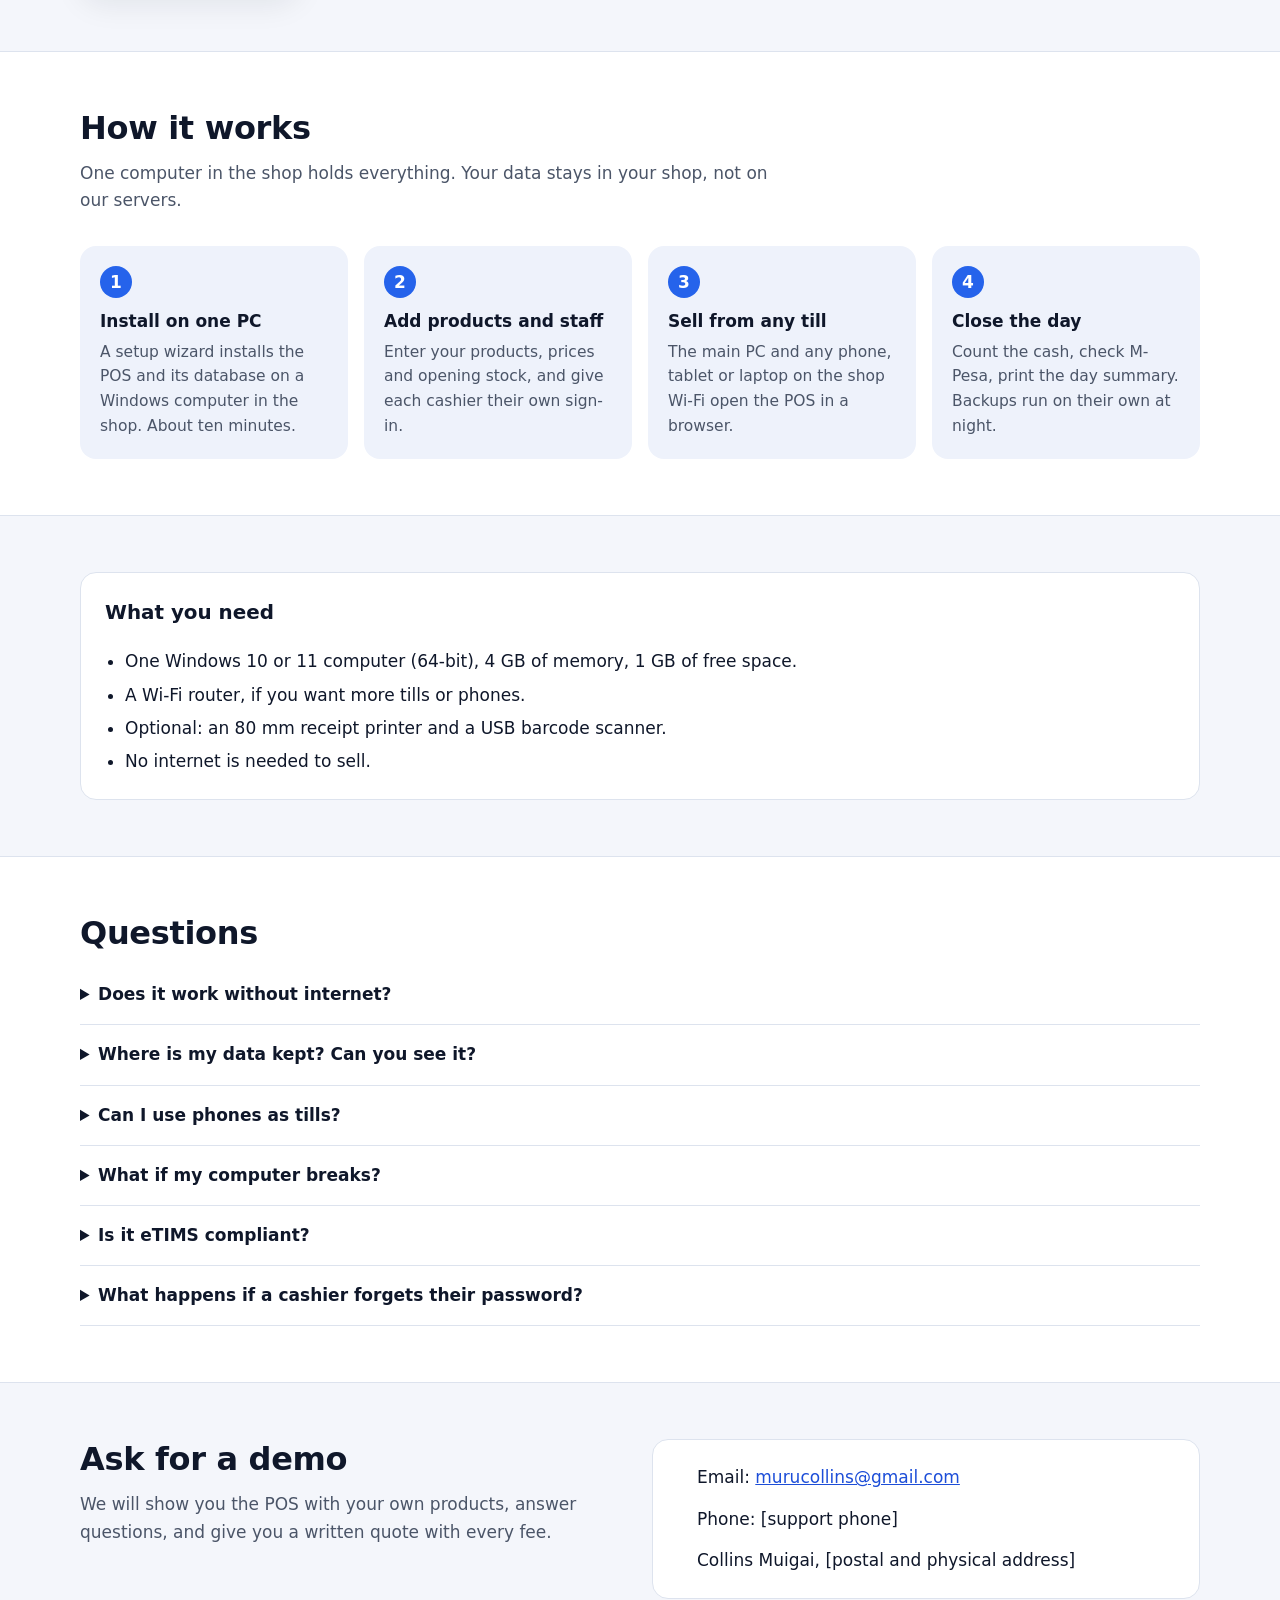
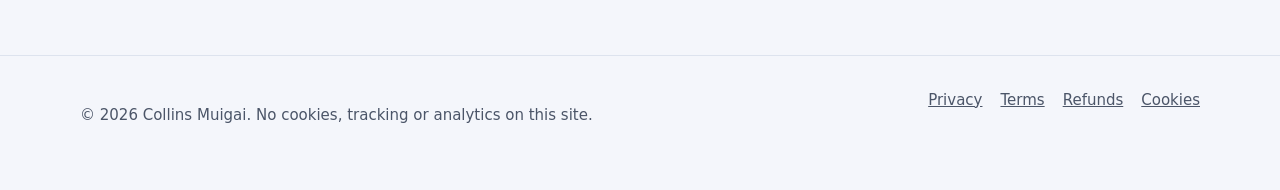
==== commit 4c6b66e5: "Home page: remove the pricing section and the "What it does not do yet" panel Co-Authored-By: Claude" ====
--- a/docs/index.html
+++ b/docs/index.html
@@ -19,7 +19,6 @@
       <nav class="site-nav" aria-label="Main">
         <a href="./#features">Features</a>
         <a href="./#how-it-works">How it works</a>
-        <a href="./#pricing">Pricing</a>
         <a href="./#faq">FAQ</a>
         <a class="nav-cta" href="./#contact">Contact us</a>
       </nav>
@@ -103,7 +102,7 @@
     </section>
 
     <section aria-labelledby="needs-title">
-      <div class="wrap two-col">
+      <div class="wrap">
         <div class="panel">
           <h3 id="needs-title">What you need</h3>
           <ul>
@@ -113,35 +112,10 @@
             <li>No internet is needed to sell.</li>
           </ul>
         </div>
-        <div class="panel panel-warn">
-          <h3>What it does not do yet</h3>
-          <ul>
-            <li>It does <strong>not</strong> send invoices to KRA eTIMS yet. If your business must issue eTIMS invoices, you still need another way to do that for now.</li>
-            <li>M-Pesa payments are recorded by entering the M-Pesa code; they are not checked with Safaricom automatically.</li>
-            <li>The main computer must run Windows.</li>
-          </ul>
-        </div>
       </div>
     </section>
 
-    <section id="pricing" class="alt" aria-labelledby="pricing-title">
-      <div class="wrap">
-        <h2 id="pricing-title">Pricing</h2>
-        <p class="section-lead">Every fee is listed here. There are no other charges, and no fee per sale.</p>
-        <div class="panel">
-          <table class="price-table">
-            <tbody>
-              <tr><th scope="row">Licence for one shop</th><td>[licence fee]</td></tr>
-              <tr><th scope="row">Installation and setup</th><td>[installation fee or &quot;included&quot;]</td></tr>
-              <tr><th scope="row">Support and updates (optional)</th><td>[support fee per year, optional]</td></tr>
-            </tbody>
-          </table>
-          <p class="muted">Not working for your shop? Ask for a full refund of the licence within 14 days. <a href="refunds.html">Refund policy</a></p>
-        </div>
-      </div>
-    </section>
-
-    <section id="faq" aria-labelledby="faq-title">
+    <section id="faq" class="alt" aria-labelledby="faq-title">
       <div class="wrap">
         <h2 id="faq-title">Questions</h2>
         <details><summary>Does it work without internet?</summary><p>Yes. Everything runs on the shop's own computer and network, so sales, stock and receipts keep working when the internet is down.</p></details>
@@ -153,7 +127,7 @@
       </div>
     </section>
 
-    <section id="contact" class="alt" aria-labelledby="contact-title">
+    <section id="contact" aria-labelledby="contact-title">
       <div class="wrap two-col">
         <div>
           <h2 id="contact-title">Ask for a demo</h2>
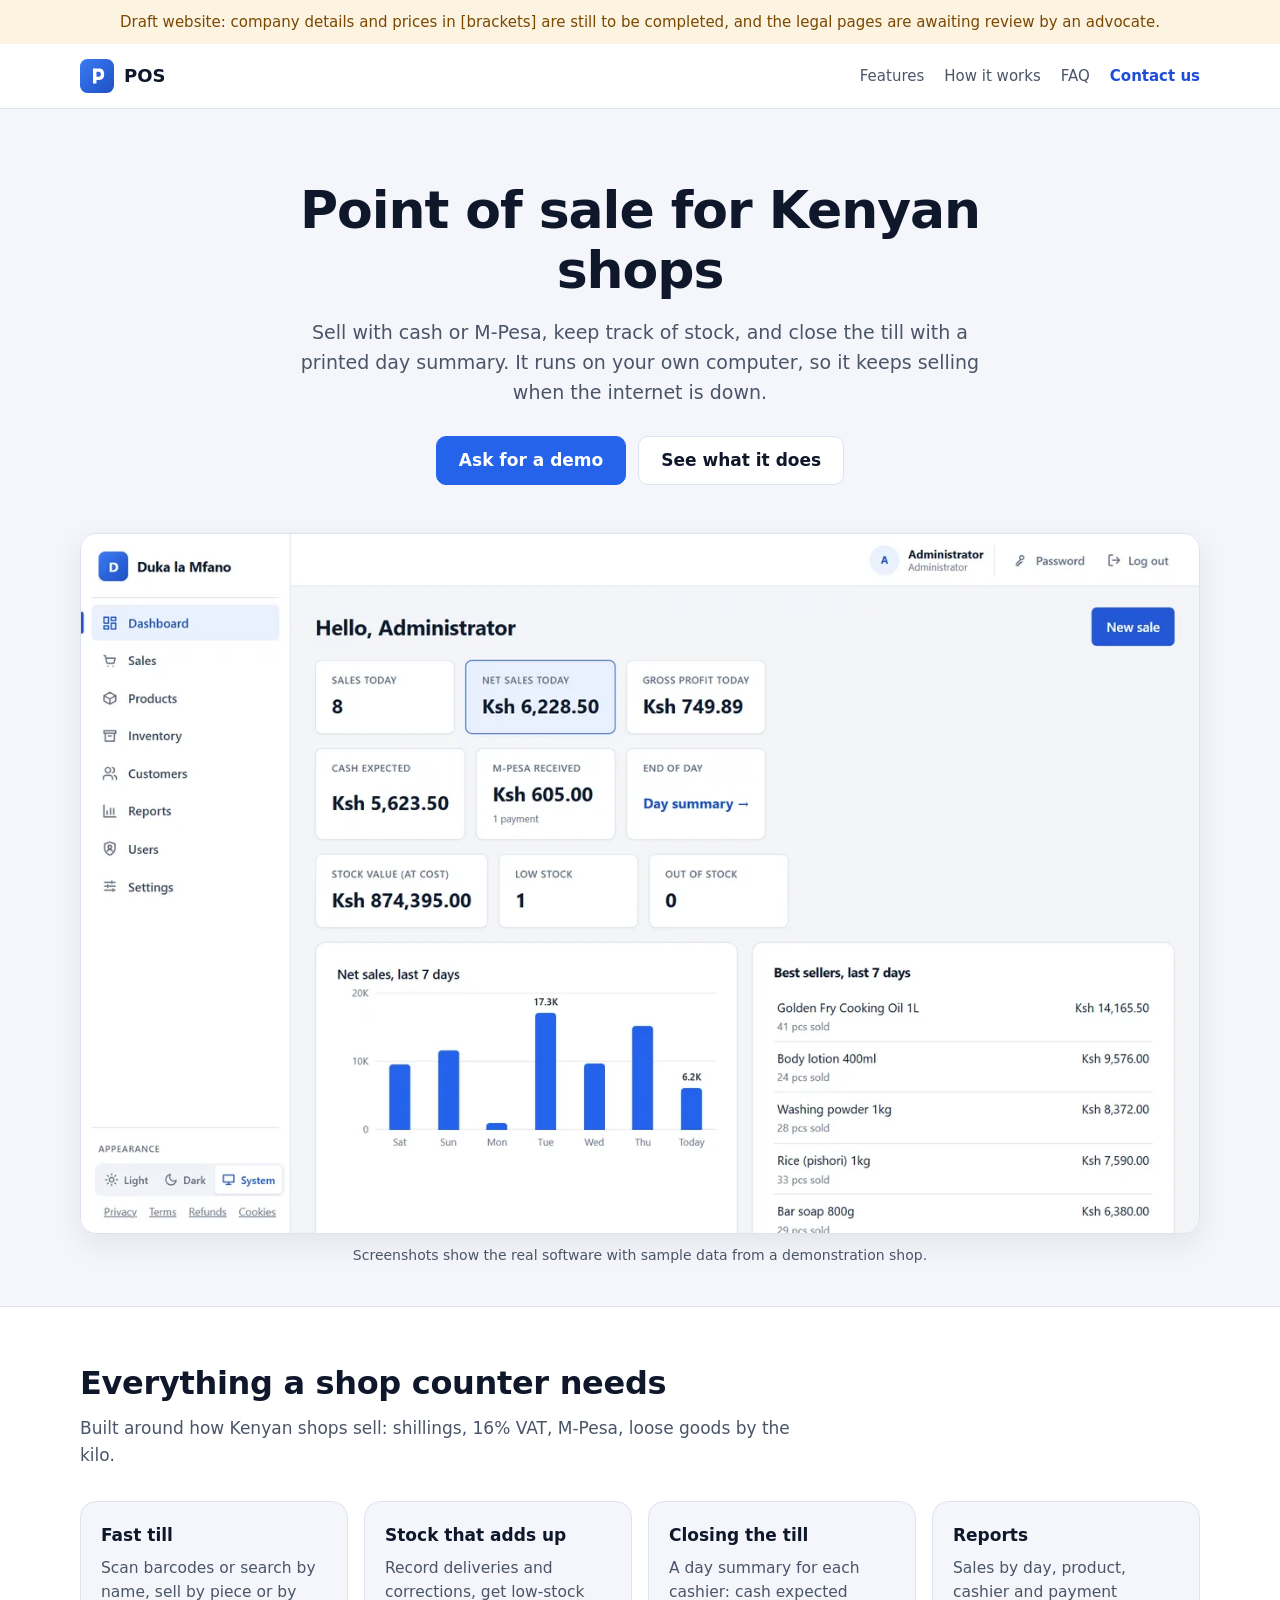
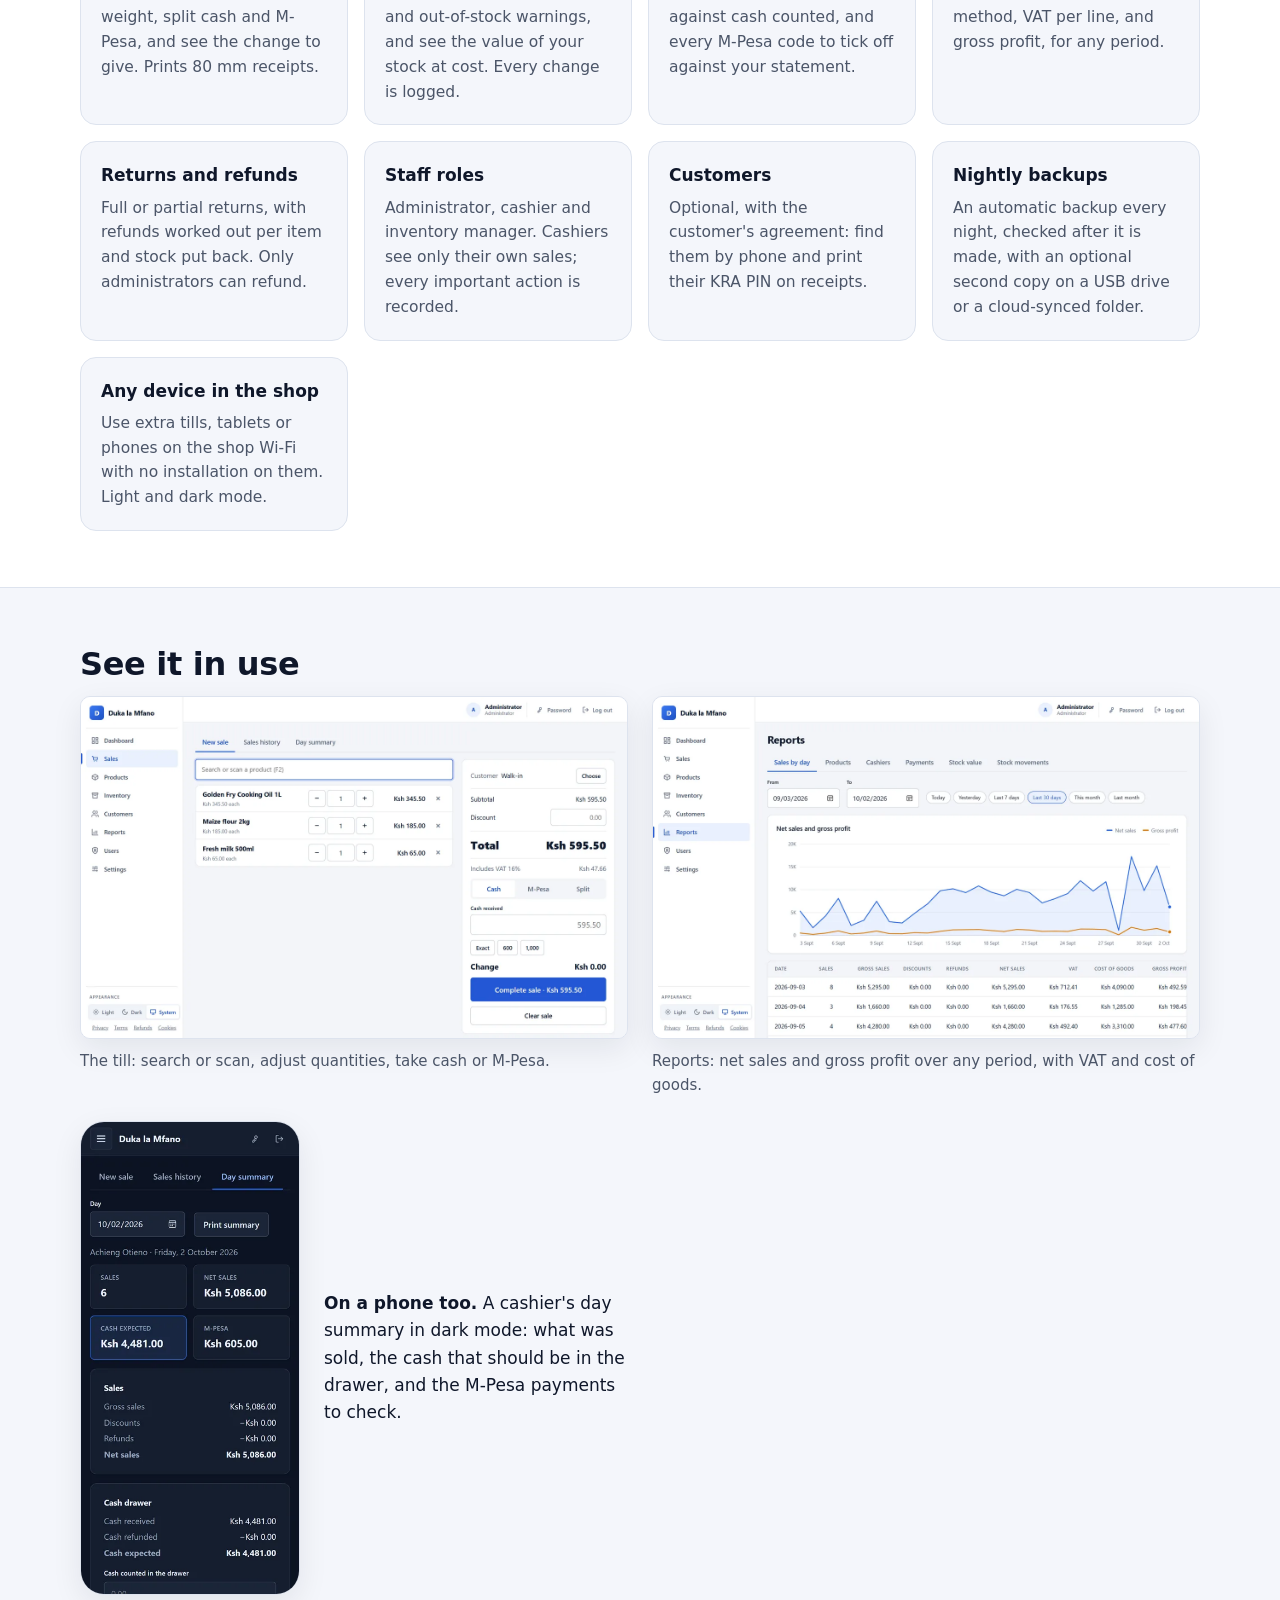
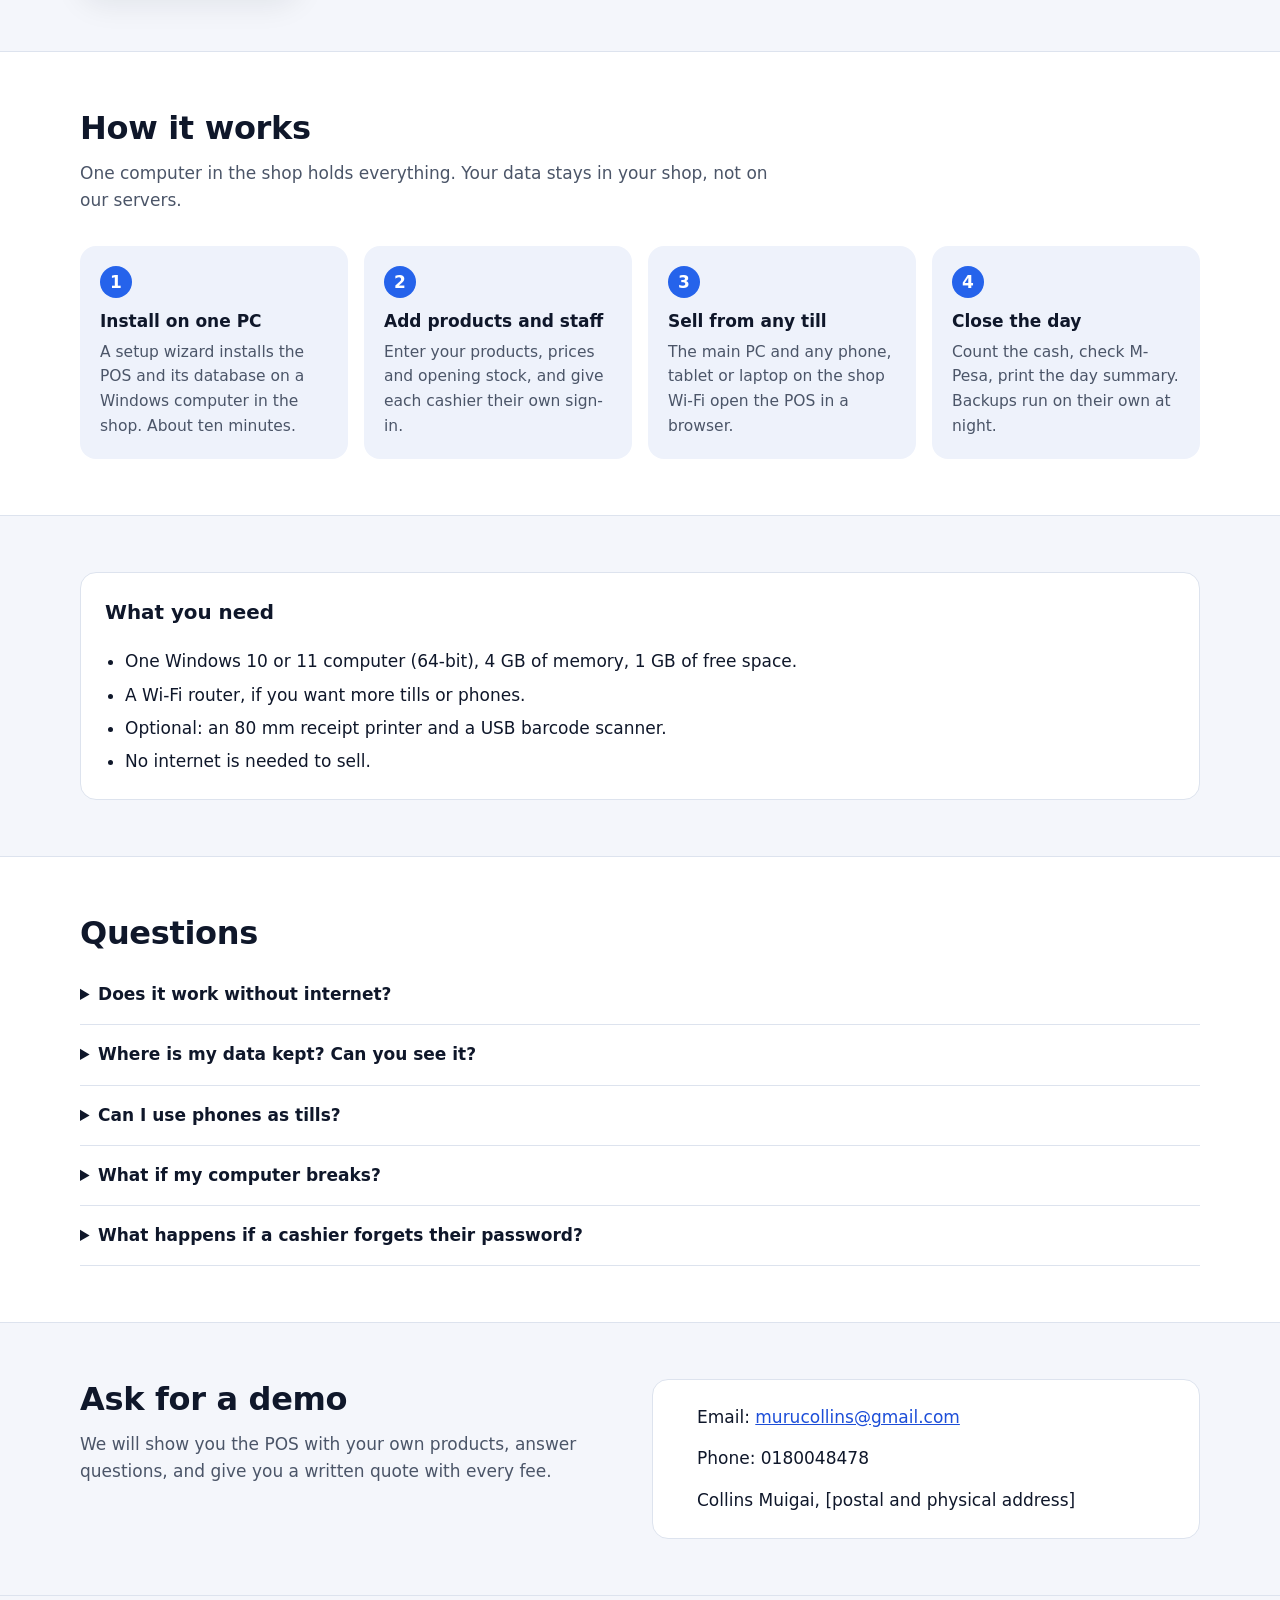
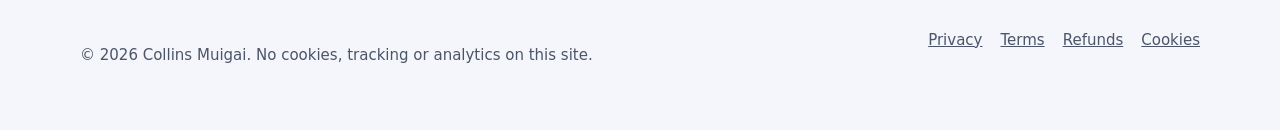
==== commit 32bc32c8: "Remove the eTIMS FAQ question; add contact phone Co-Authored-By: Claude Opus 5.5 <noreply@anthropic." ====
--- a/docs/index.html
+++ b/docs/index.html
@@ -122,7 +122,6 @@
         <details><summary>Where is my data kept? Can you see it?</summary><p>On your computer only. The POS sends nothing to us: no usage data, no analytics, no remote access. You decide where backups are copied.</p></details>
         <details><summary>Can I use phones as tills?</summary><p>Yes, any phone or tablet with a browser on the shop Wi-Fi. Receipts print from the main computer's printer.</p></details>
         <details><summary>What if my computer breaks?</summary><p>The POS makes a checked backup every night and can copy it to a USB drive or a cloud-synced folder. Keep one copy away from the shop.</p></details>
-        <details><summary>Is it eTIMS compliant?</summary><p>Not yet. It does not connect to KRA eTIMS today. We will say so clearly here when an eTIMS-certified version is available.</p></details>
         <details><summary>What happens if a cashier forgets their password?</summary><p>They tap "Forgot password?" and the administrator sets a temporary one from their dashboard. Administrators have a recovery tool on the shop computer.</p></details>
       </div>
     </section>
@@ -136,7 +135,7 @@
         <div class="panel">
           <ul class="contact-list">
             <li>Email: <a href="mailto:murucollins@gmail.com">murucollins@gmail.com</a></li>
-            <li>Phone: [support phone]</li>
+            <li>Phone: 0180048478</li>
             
             <li>Collins Muigai, [postal and physical address]</li>
           </ul>
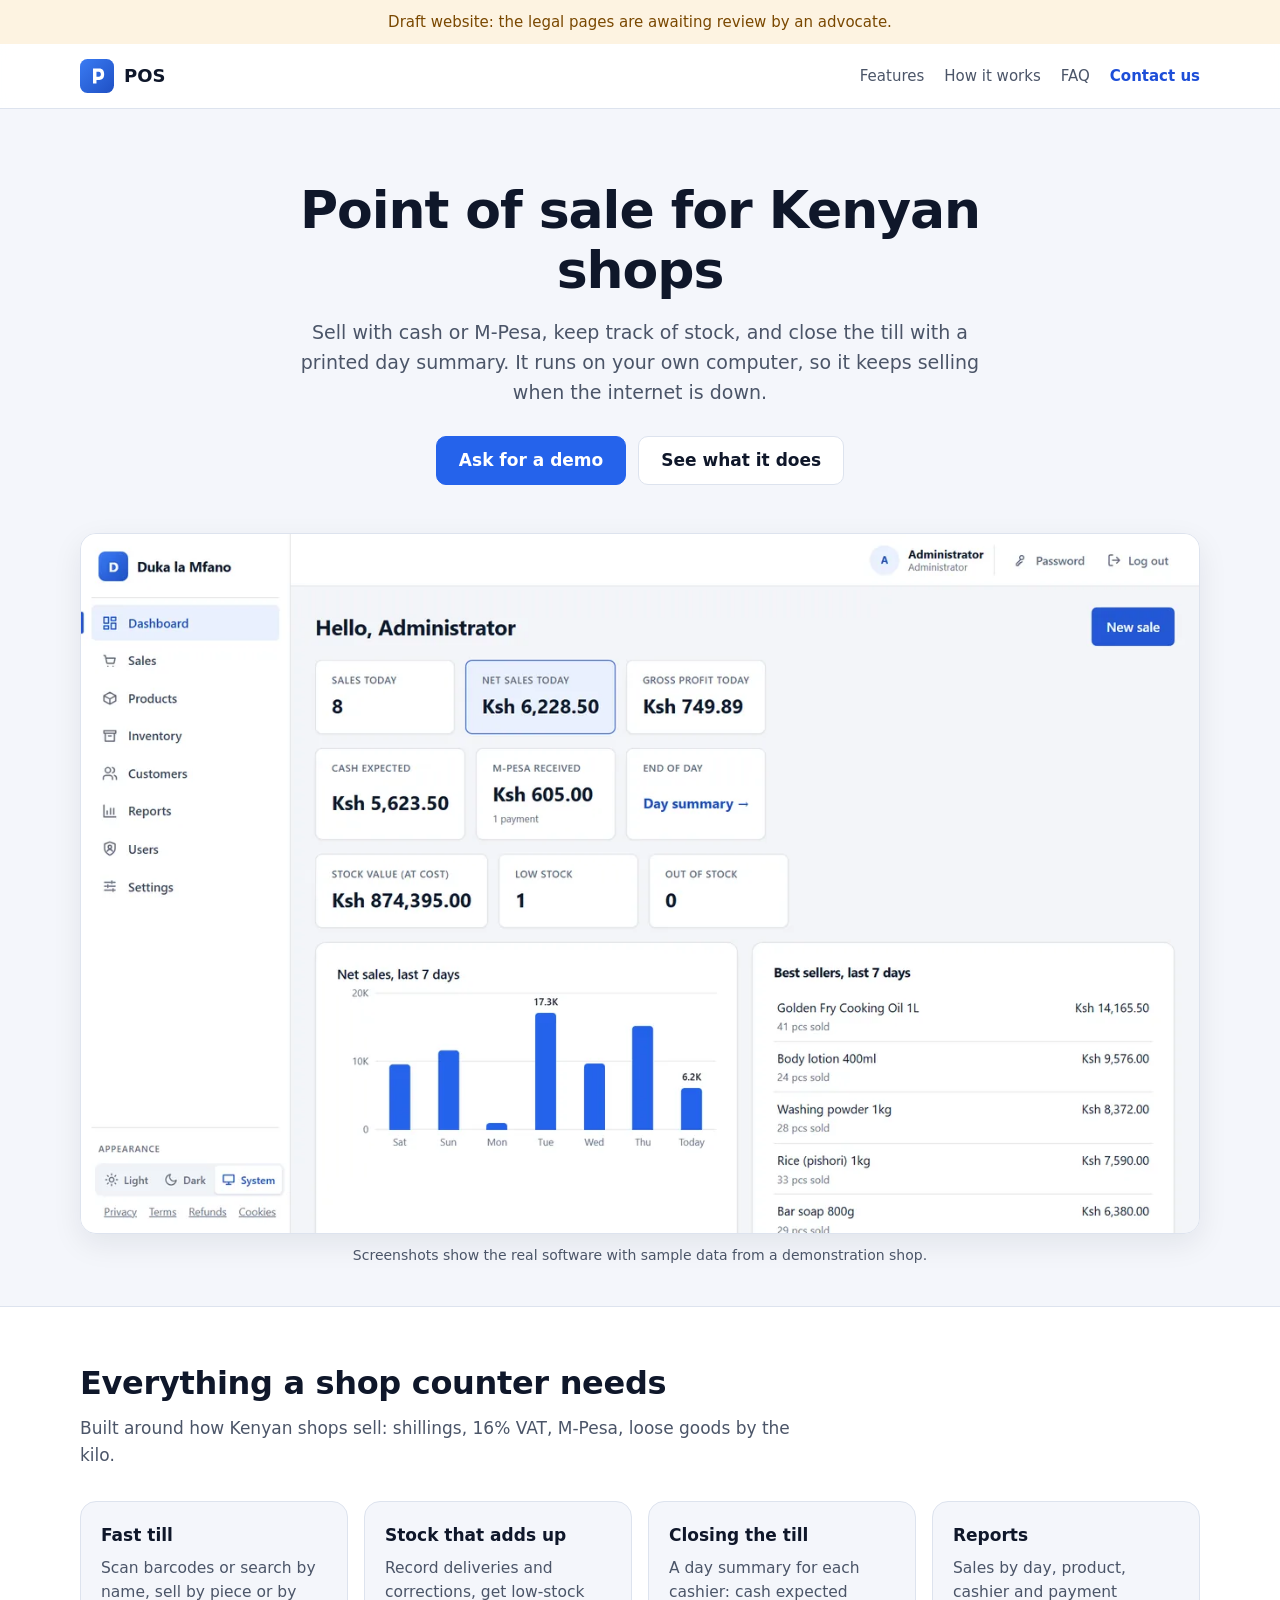
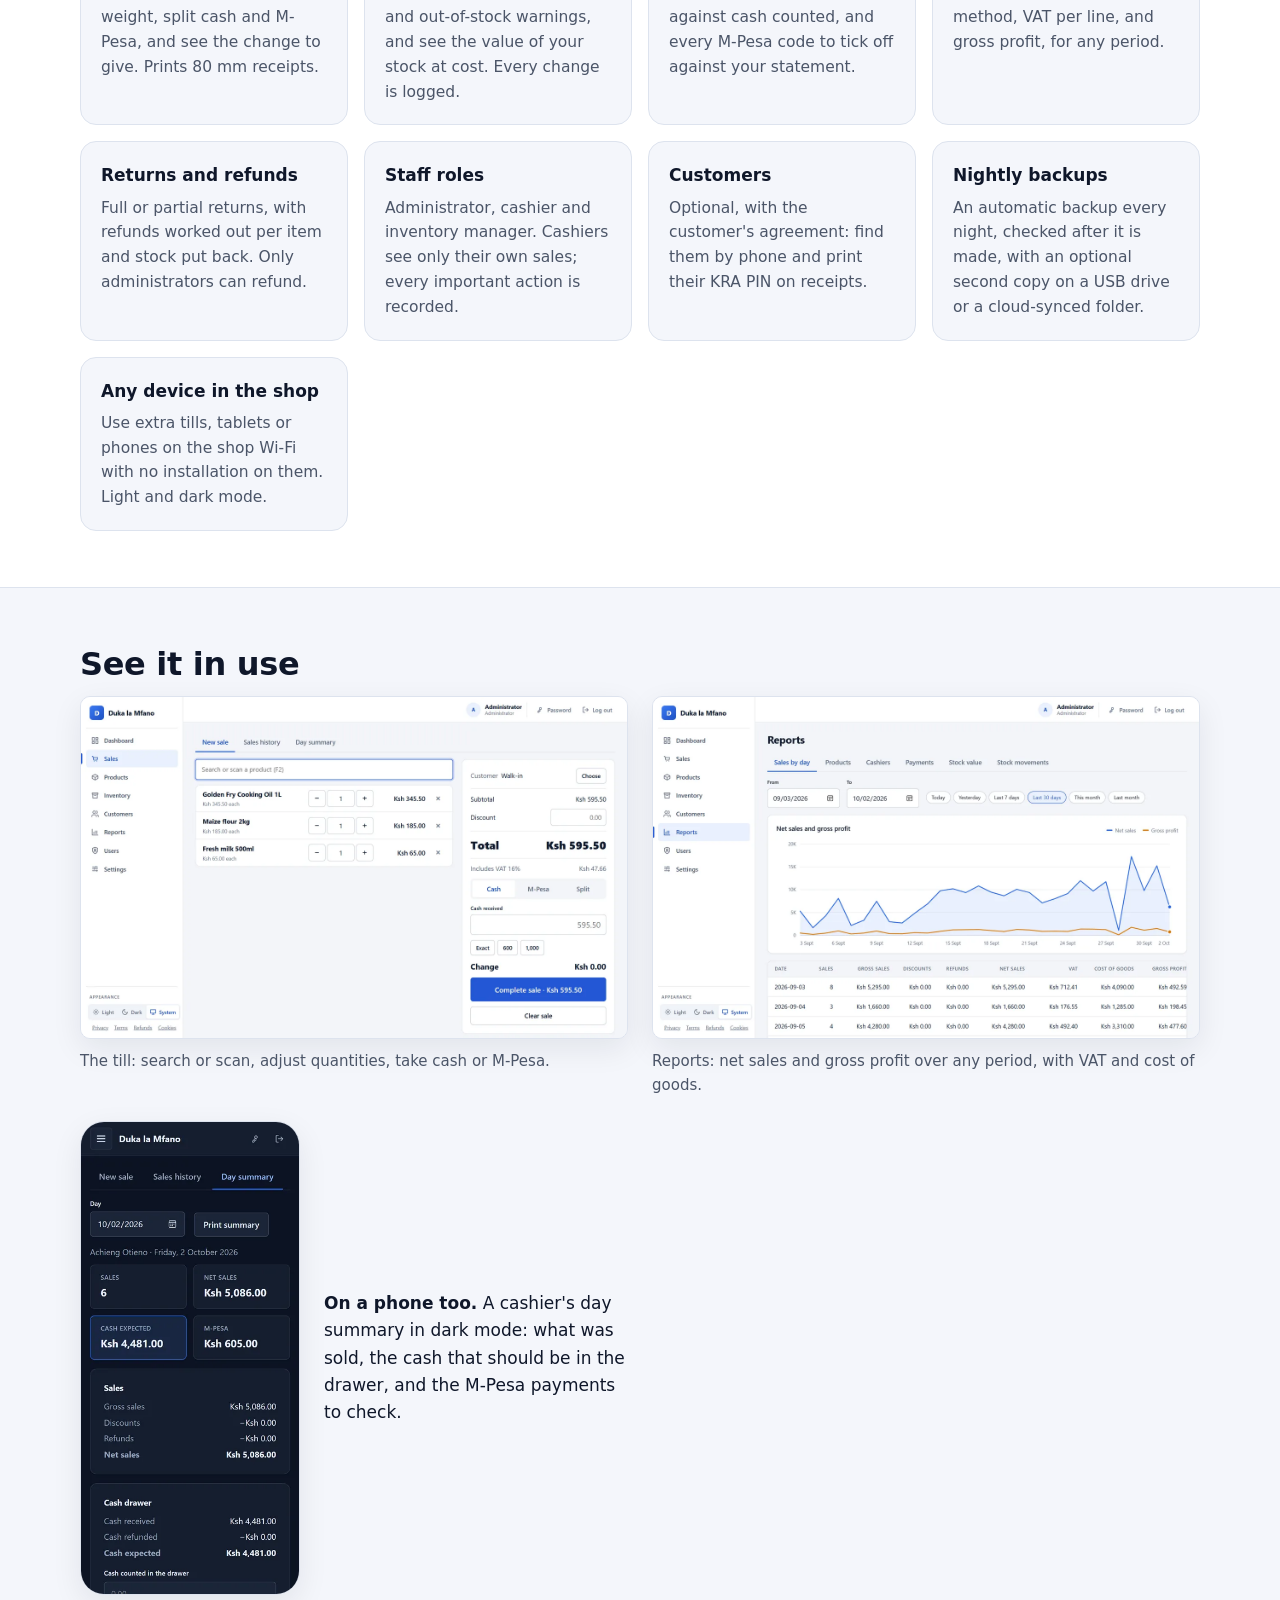
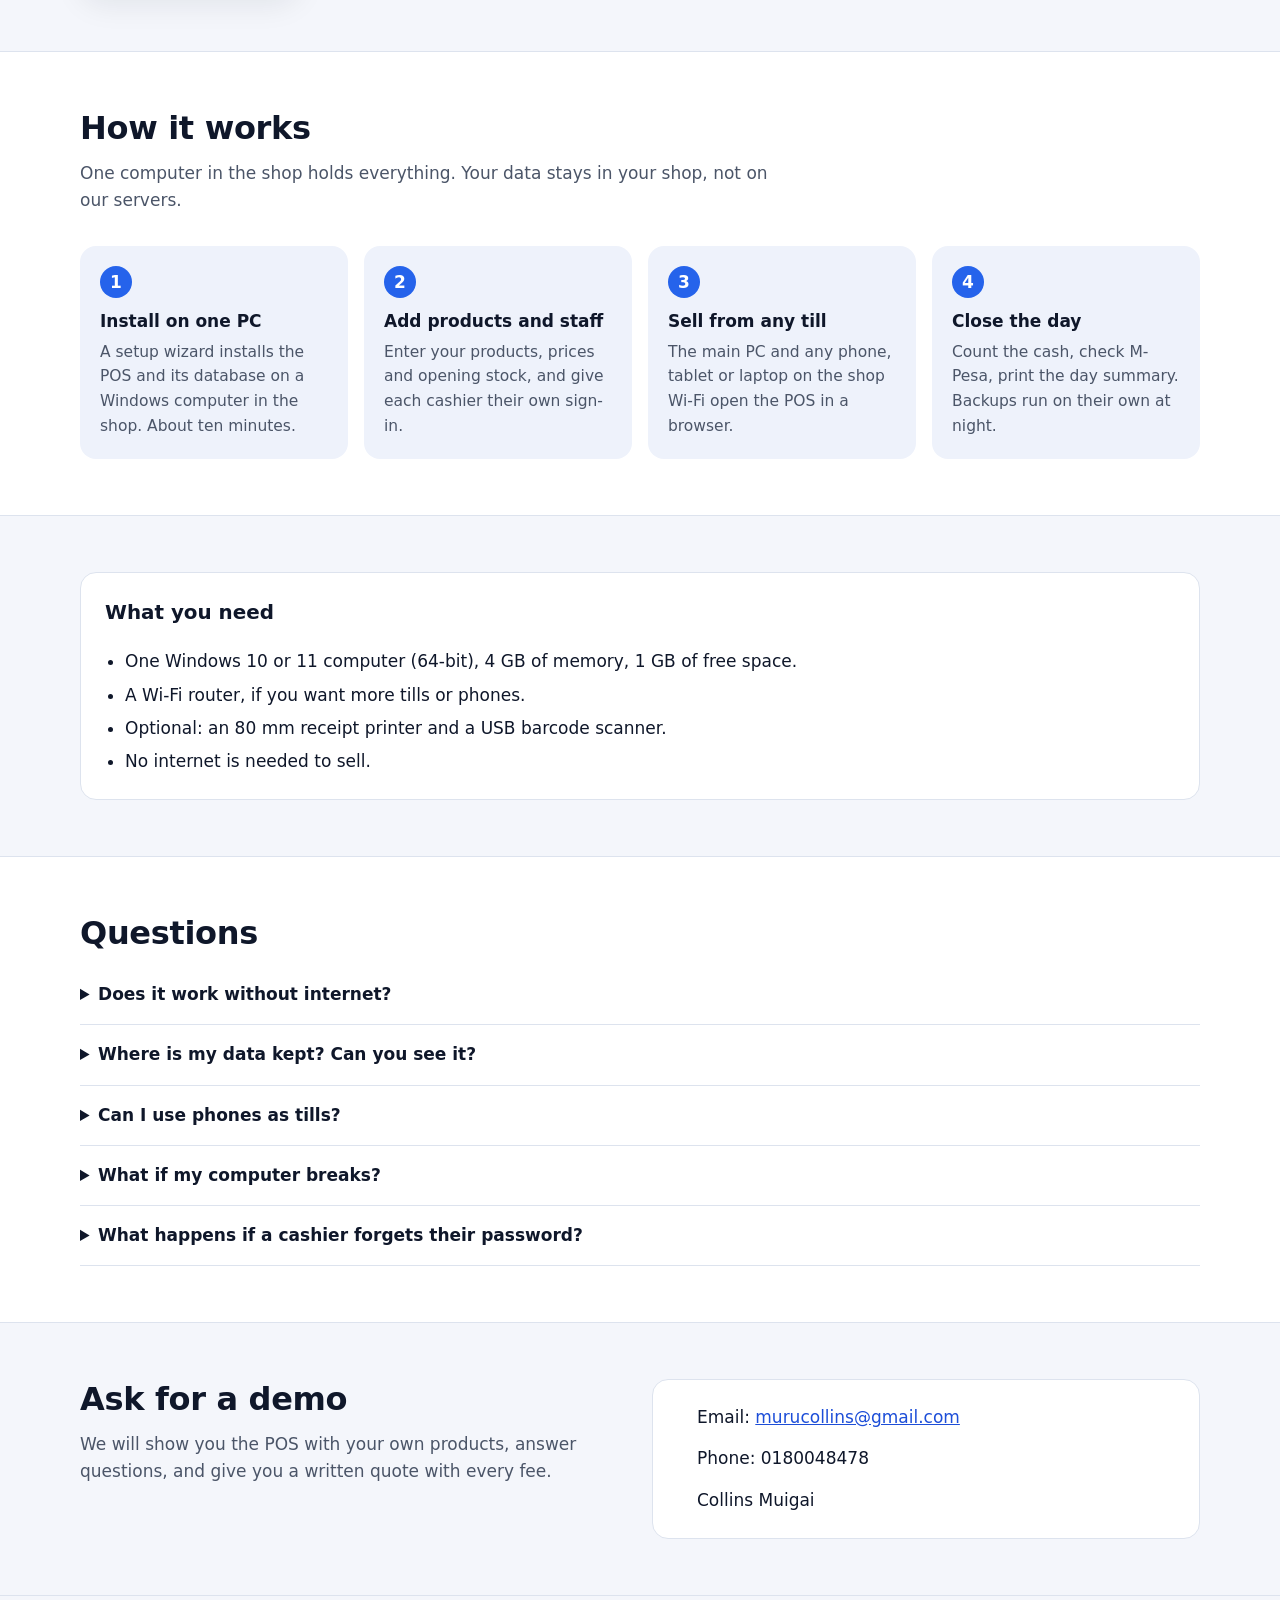
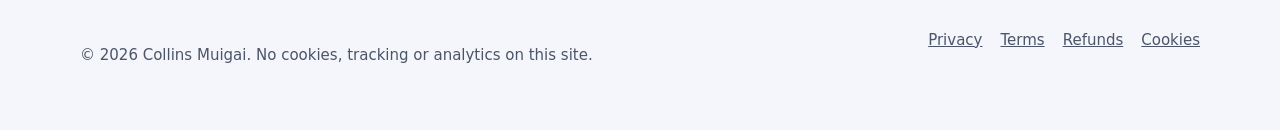
==== commit a7b780e6: "Fees in the terms, no postal address, eTIMS/M-Pesa checks can be added on request Co-Authored-By: Cl" ====
--- a/docs/index.html
+++ b/docs/index.html
@@ -12,7 +12,7 @@
 </head>
 <body>
   <a class="skip-link" href="#main">Skip to main content</a>
-  <aside class="draft" aria-label="Draft notice">Draft website: company details and prices in [brackets] are still to be completed, and the legal pages are awaiting review by an advocate.</aside>
+  <aside class="draft" aria-label="Draft notice">Draft website: the legal pages are awaiting review by an advocate.</aside>
   <header class="site-header">
     <div class="wrap">
       <a class="brand" href="./"><img src="favicon.svg" alt="" width="34" height="34"> POS</a>
@@ -137,7 +137,7 @@
             <li>Email: <a href="mailto:murucollins@gmail.com">murucollins@gmail.com</a></li>
             <li>Phone: 0180048478</li>
             
-            <li>Collins Muigai, [postal and physical address]</li>
+            <li>Collins Muigai</li>
           </ul>
         </div>
       </div>
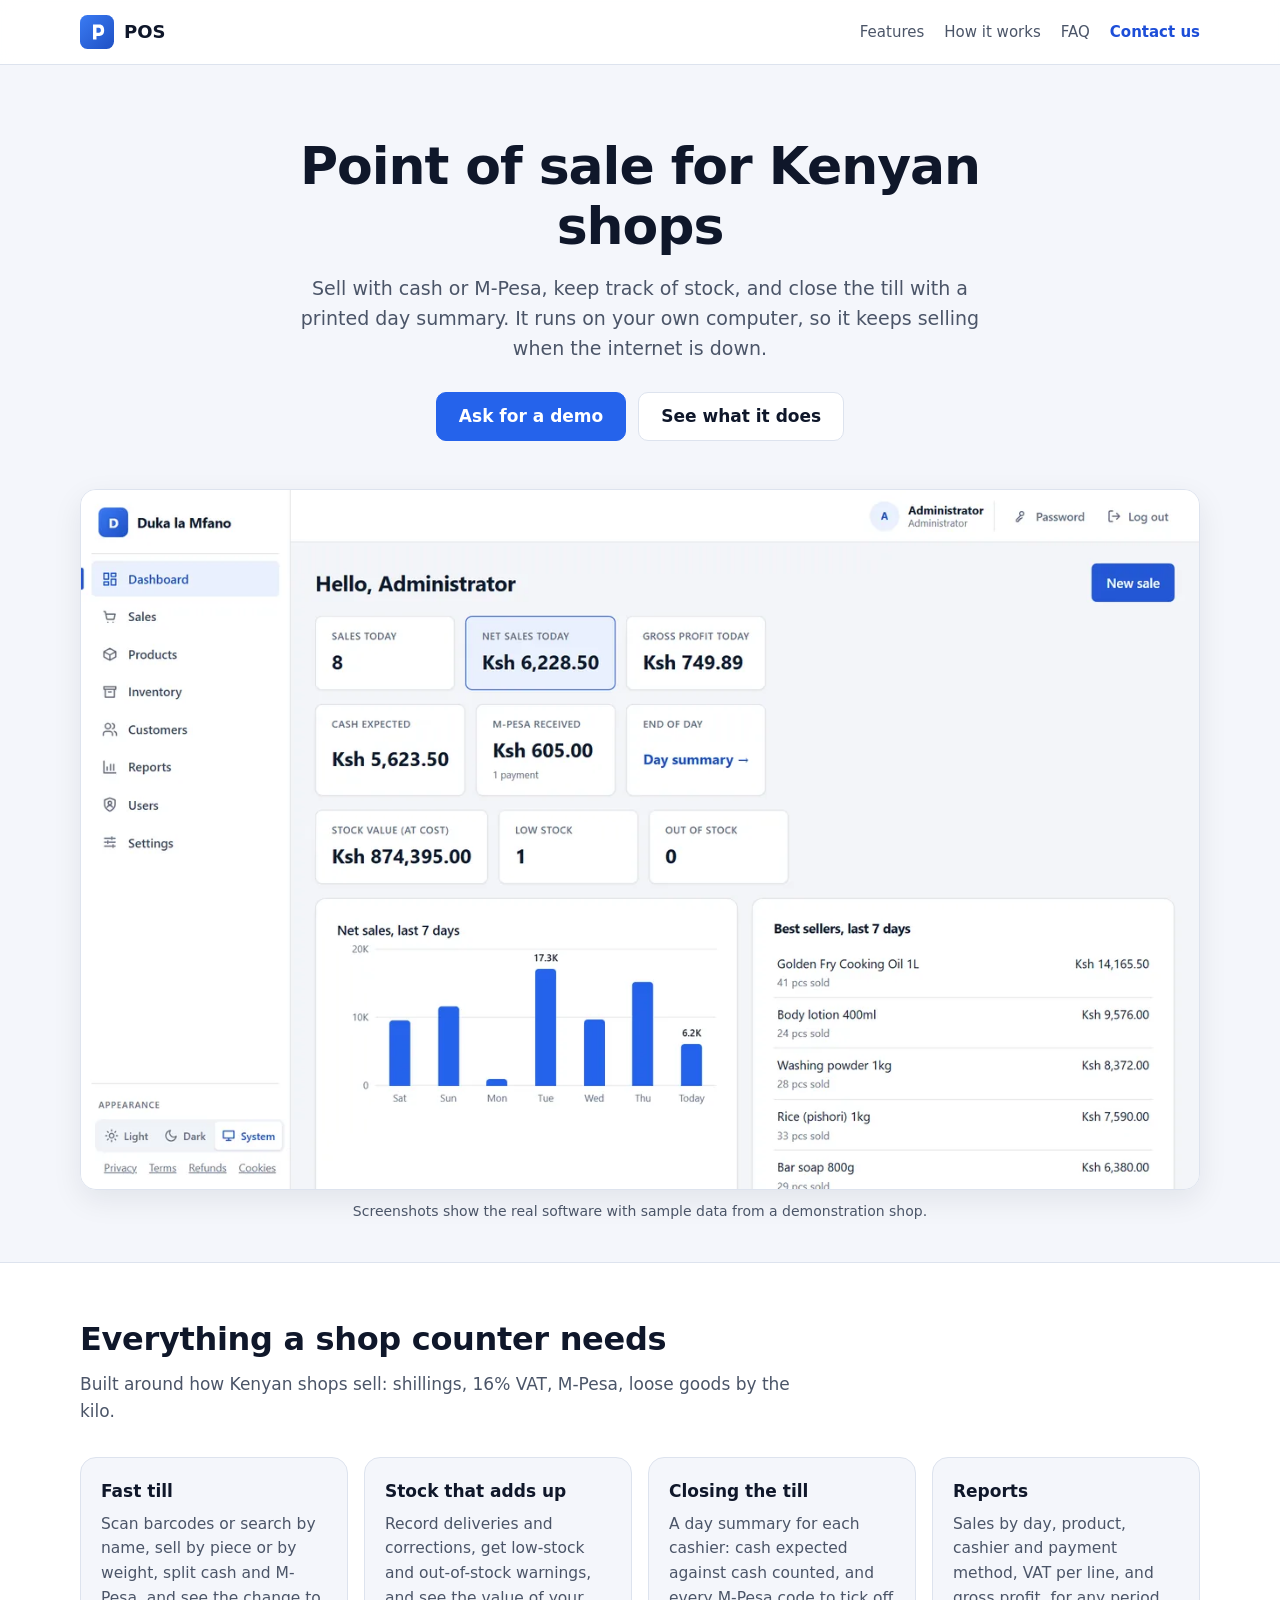
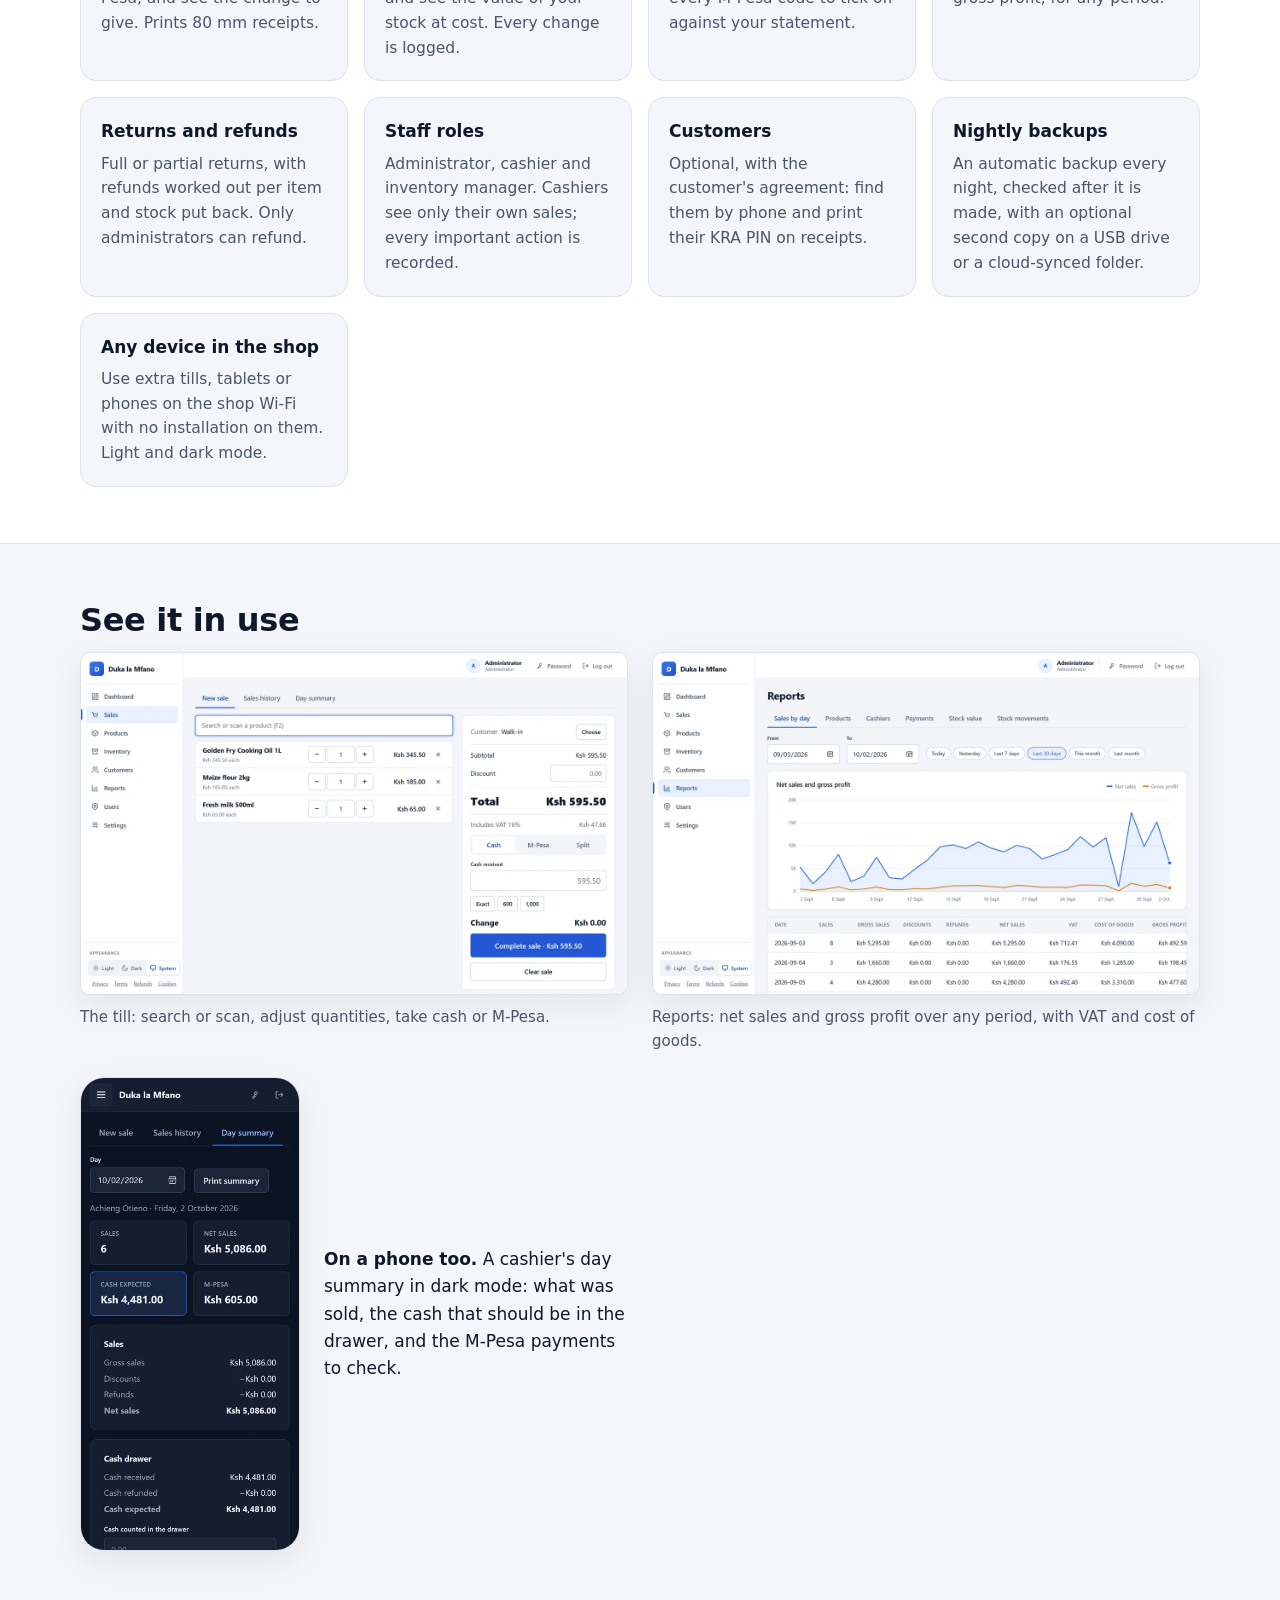
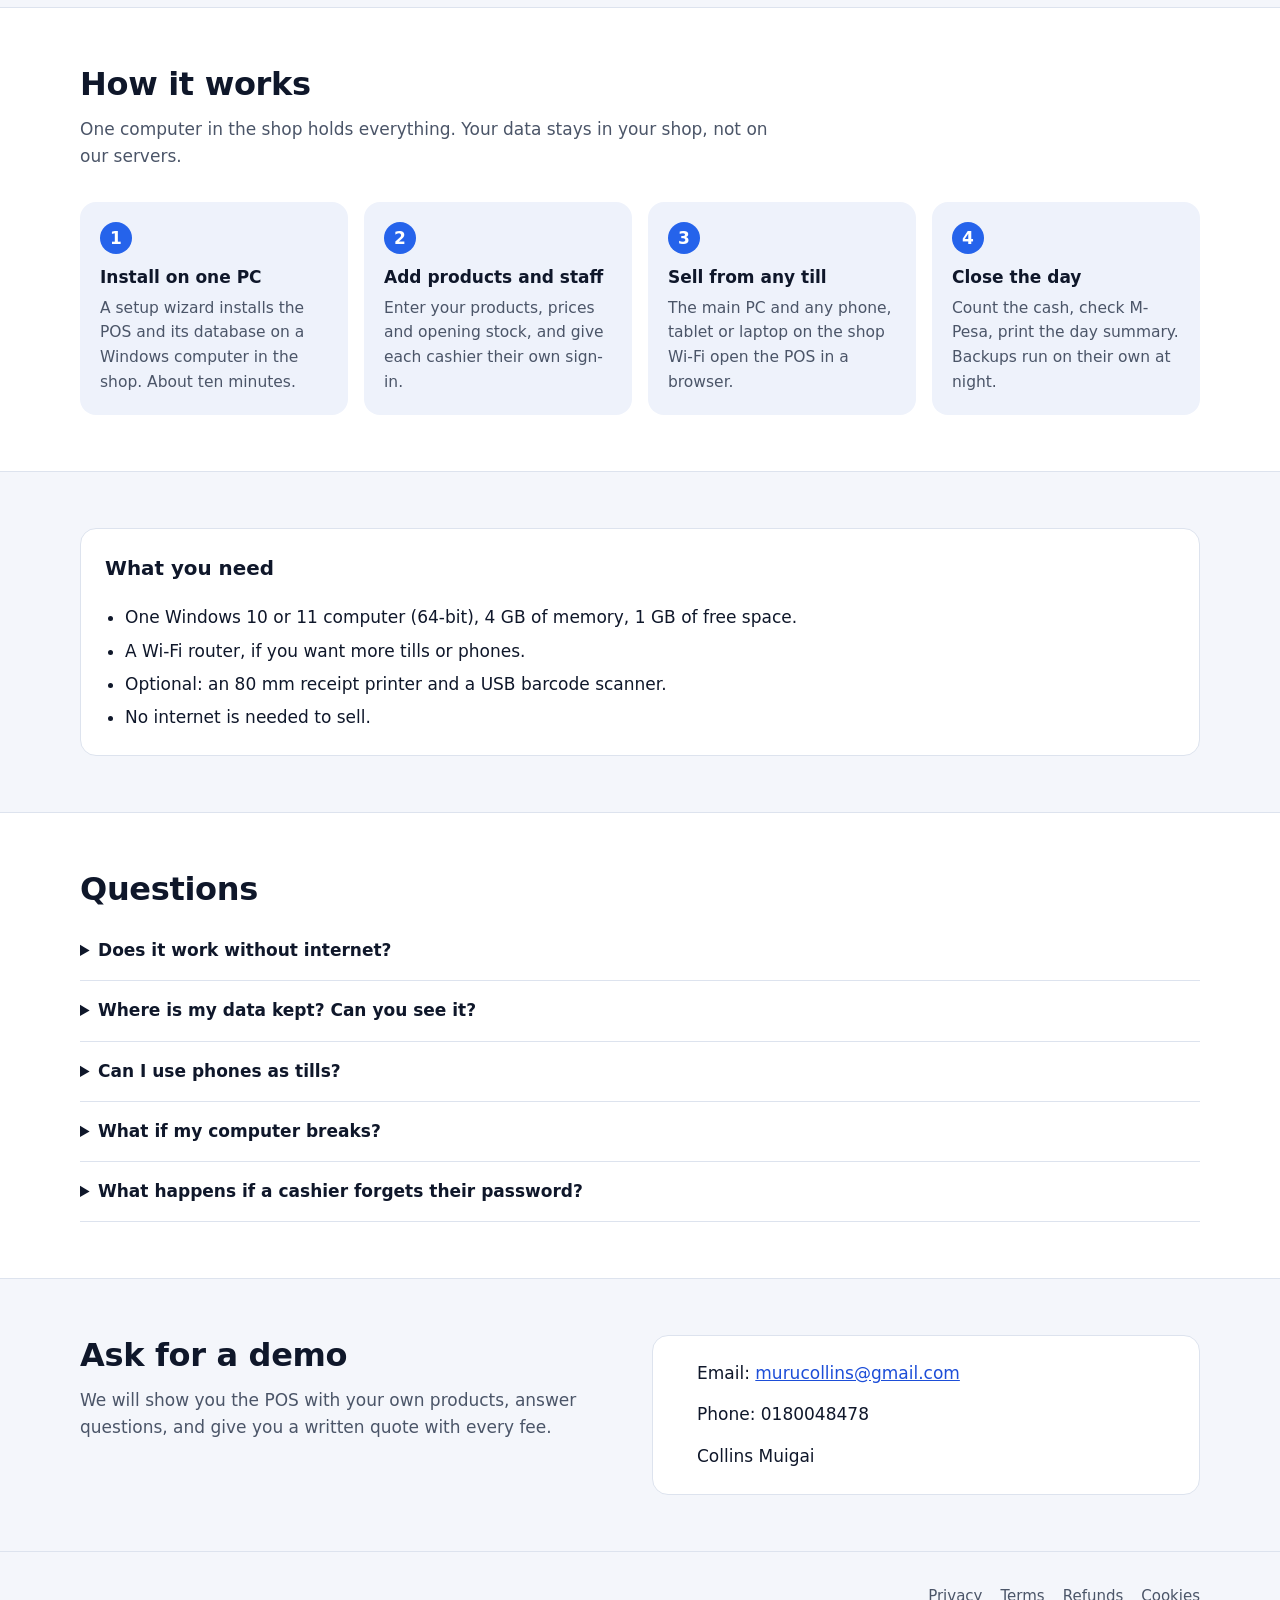
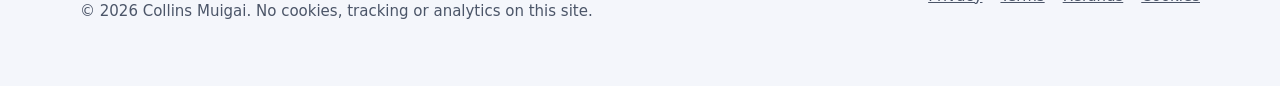
==== commit 83a8b8e9: "Legal pages approved by an advocate: remove the Draft notice Co-Authored-By: Claude Opus 5.5 <norepl" ====
--- a/docs/index.html
+++ b/docs/index.html
@@ -12,7 +12,7 @@
 </head>
 <body>
   <a class="skip-link" href="#main">Skip to main content</a>
-  <aside class="draft" aria-label="Draft notice">Draft website: the legal pages are awaiting review by an advocate.</aside>
+  
   <header class="site-header">
     <div class="wrap">
       <a class="brand" href="./"><img src="favicon.svg" alt="" width="34" height="34"> POS</a>
